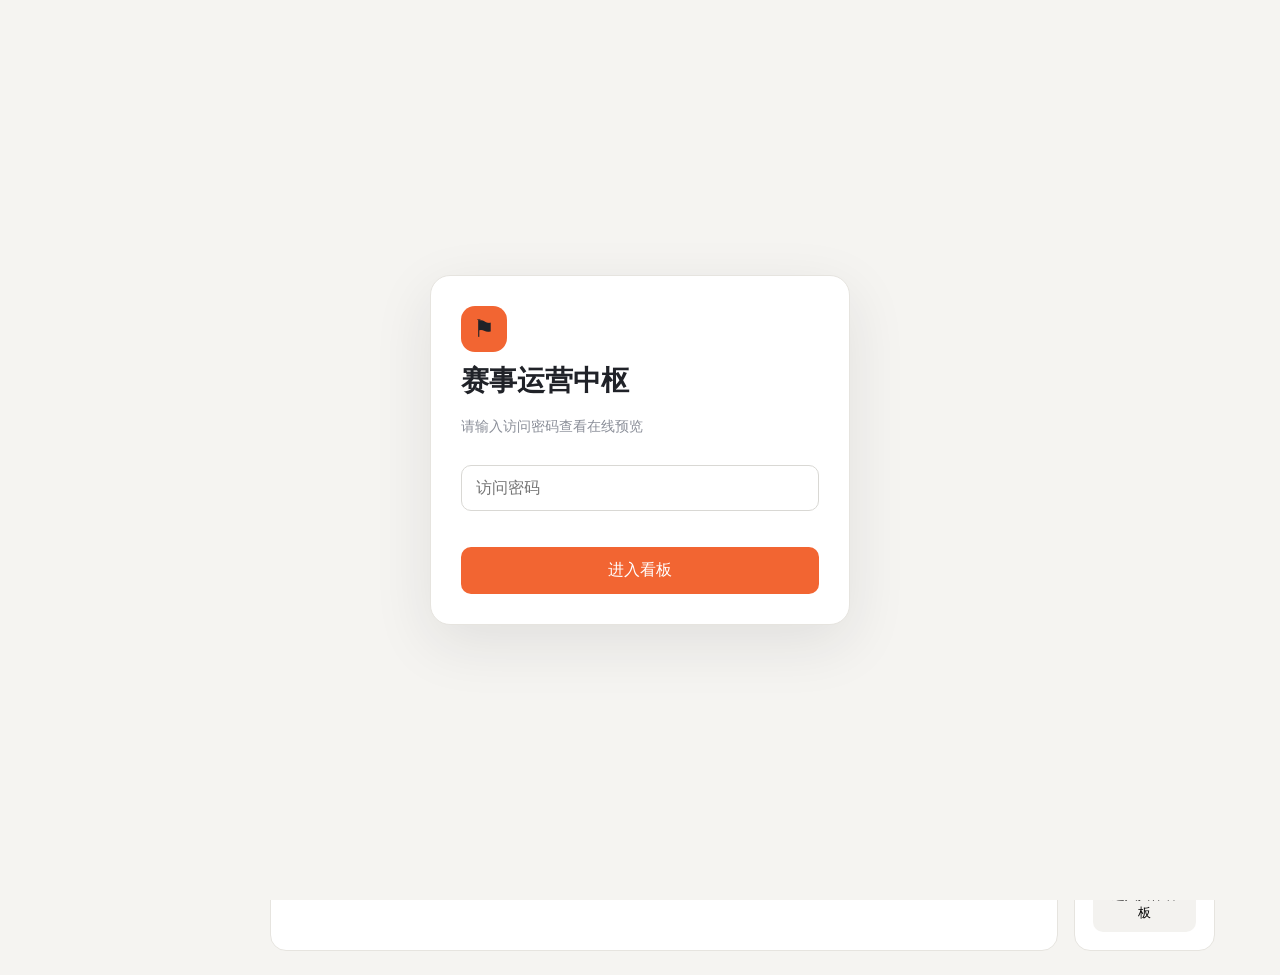
==== index.html @ 208782ed "Rename 赛事运营中枢 · HTML预览.html to index.html" ====
<!DOCTYPE html>
<!-- saved from url=(0131)file:///C:/Users/83435/Documents/Codex/2026-07-24/google-drive-plugin-google-drive-openai-2/outputs/github-pages-preview/index.html -->
<html lang="zh-CN"><head><meta http-equiv="Content-Type" content="text/html; charset=UTF-8">
  
  <meta name="viewport" content="width=device-width,initial-scale=1">
  <title>赛事运营中枢 · HTML预览</title>
  <style>
    *{box-sizing:border-box}body{margin:0;background:#f5f4f1;color:#202228;font:14px/1.5 system-ui,"Microsoft YaHei",sans-serif}
    .app{display:grid;grid-template-columns:240px 1fr;min-height:100vh}.side{background:#17191f;color:#aeb2bd;padding:26px 18px;position:sticky;top:0;height:100vh}
    .brand{display:flex;gap:12px;align-items:center;color:#fff;margin:0 10px 28px}.logo{display:grid;place-items:center;width:46px;height:46px;background:#f26532;border-radius:14px;font-size:24px}.brand b{font-size:21px}.brand small{display:block;color:#858a96;letter-spacing:3px}
    .group{color:#626774;font-size:12px;margin:22px 12px 8px}.nav{padding:12px 14px;border-radius:12px;margin:4px 0;cursor:pointer}.nav:hover,.nav.on{background:#2a2d35;color:#fff}.nav span{margin-right:10px}
    main{padding:24px 30px;max-width:1500px;width:100%;margin:auto}.top{display:flex;justify-content:space-between;align-items:center;margin-bottom:20px}.top h1{margin:0;font-size:26px}.muted{color:#8b8f99}.actions button,.pill{border:0;border-radius:10px;padding:10px 15px;background:#fff;box-shadow:0 1px 2px #ddd;cursor:pointer}.actions .primary{background:#f26532;color:#fff}
    .cards{display:grid;grid-template-columns:repeat(4,1fr);gap:14px}.card,.panel{background:#fff;border:1px solid #e6e4df;border-radius:16px;padding:18px}.card b{font-size:28px;display:block;margin:7px 0}.red{color:#d95055}.green{color:#38a56a}.orange{color:#e88a27}
    .layout{display:grid;grid-template-columns:1.6fr .8fr;gap:16px;margin-top:16px}.panel h2{font-size:17px;margin:0 0 16px}.tabs{display:flex;gap:8px;margin-bottom:14px}.pill{box-shadow:none;background:#f3f2ef}.pill.on{background:#202228;color:#fff}
    .gantt{overflow:auto}.row{display:grid;grid-template-columns:135px repeat(8,1fr);align-items:center;min-width:750px;border-top:1px solid #eee;min-height:50px}.head{color:#92969f;font-size:12px}.bar{height:16px;border-radius:8px;background:#6f7fe8}.bar.orange{background:#f29a42}.bar.green{background:#46b579}.r1{grid-column:2/5}.r2{grid-column:4/7}.r3{grid-column:6/9}
    .task{display:flex;gap:10px;padding:12px 0;border-top:1px solid #eee}.check{width:18px;height:18px;border:2px solid #c9ccd2;border-radius:5px;cursor:pointer}.check.done{background:#46b579;border-color:#46b579}.task b{display:block}.tag{font-size:12px;border-radius:20px;padding:3px 8px;background:#fff0eb;color:#e65d2e}.alert{background:#fff6f3;border:1px solid #ffd7ca;border-radius:12px;padding:13px;margin-bottom:10px}
    .notice{display:none;position:fixed;right:24px;bottom:24px;background:#202228;color:#fff;padding:13px 18px;border-radius:12px}.mobile{display:none}
    .gate{position:fixed;inset:0;z-index:99;display:grid;place-items:center;background:#f5f4f1}.gate-card{width:min(420px,calc(100% - 36px));background:#fff;border:1px solid #e6e4df;border-radius:20px;padding:30px;box-shadow:0 18px 60px #20222818}.gate-card h1{margin:8px 0}.gate-card input{width:100%;padding:13px 14px;border:1px solid #d9d8d4;border-radius:10px;font-size:16px;margin:14px 0}.gate-card button{width:100%;padding:13px;border:0;border-radius:10px;background:#f26532;color:#fff;font-size:16px;cursor:pointer}.gate-error{min-height:22px;color:#d95055}
    @media(max-width:900px){.app{grid-template-columns:1fr}.side{display:none}.mobile{display:block}.cards{grid-template-columns:1fr 1fr}.layout{grid-template-columns:1fr}main{padding:18px}}
  </style>
</head>
<body>
<div id="gate" class="gate">
  <form class="gate-card" onsubmit="return enterPreview(event)">
    <div class="logo">⚑</div>
    <h1>赛事运营中枢</h1>
    <p class="muted">请输入访问密码查看在线预览</p>
    <input id="previewPassword" type="password" placeholder="访问密码" autocomplete="current-password">
    <div id="gateError" class="gate-error"></div>
    <button type="submit">进入看板</button>
  </form>
</div>
<div class="app">
  <aside class="side">
    <div class="brand"><div class="logo">⚑</div><div><b>赛程中枢</b><small>EVENT OPS</small></div></div>
    <div class="group">工作台</div><div class="nav on"><span>🏆</span>赛事总控</div><div class="nav"><span>▦</span>赛事看板</div>
    <div class="group">赛事执行</div><div class="nav"><span>☷</span>任务中心</div><div class="nav"><span>◎</span>目标与节点</div><div class="nav"><span>▤</span>反馈记录</div>
    <div class="group">运营工具</div><div class="nav"><span>✦</span>方案拆解</div><div class="nav"><span>⏰</span>自动报告</div><div class="nav"><span>⚙</span>系统设置</div>
  </aside>
  <main>
    <div class="top"><div><div class="mobile">☰</div><h1>赛事总控台</h1><div class="muted">2026年7月28日 · 跨赛事进度与风险总览</div></div><div class="actions"><button>切换赛事</button> <button class="primary" onclick="toast(&#39;新建赛事入口已打开（预览）&#39;)">＋ 新建赛事</button></div></div>
    <section class="cards">
      <div class="card"><span class="muted">赛事总进度</span><b>36%</b><span class="green">较上周 +8%</span></div>
      <div class="card"><span class="muted">今日待办</span><b>15 <small>项</small></b><span class="red">其中 2 项紧急</span></div>
      <div class="card"><span class="muted">核心任务</span><b>15 <small>项</small></b><span class="green">5 阶段已拆解</span></div>
      <div class="card"><span class="muted">风险与逾期</span><b>1 <small>项</small></b><span class="orange">需要今天解决</span></div>
    </section>
    <section class="layout">
      <div class="panel">
        <h2>项目时间轴 · 甘特看板</h2>
        <div class="tabs"><button class="pill on">当前赛事</button><button class="pill">全部赛事</button><button class="pill">本月</button></div>
        <div class="gantt">
          <div class="row head"><span>阶段</span><span>7/24</span><span>7/26</span><span>7/28</span><span>7/30</span><span>8/01</span><span>8/03</span><span>8/05</span><span>8/07</span></div>
          <div class="row"><b>策划与筹备</b><i class="bar r1"></i></div>
          <div class="row"><b>报名与传播</b><i class="bar orange r2"></i></div>
          <div class="row"><b>赛事执行</b><i class="bar green r3"></i></div>
        </div>
      </div>
      <div class="panel"><h2>提醒与风险</h2><div class="alert"><b>⚠ 主视觉物料待定稿</b><div class="muted">今天 18:00 截止 · 高优先级</div></div><div class="alert"><b>报名数据增长低于目标</b><div class="muted">建议今天复盘推广渠道</div></div></div>
      <div class="panel">
        <h2>今日驾驶舱</h2>
        <div class="task"><i class="check" onclick="this.classList.toggle(&#39;done&#39;)"></i><div><b>确认活动日期、报名入口与负责人分工</b><span class="tag">紧急</span></div></div>
        <div class="task"><i class="check" onclick="this.classList.toggle(&#39;done&#39;)"></i><div><b>定稿活动主视觉与全渠道物料尺寸</b><span class="muted">今天 18:00</span></div></div>
        <div class="task"><i class="check" onclick="this.classList.toggle(&#39;done&#39;)"></i><div><b>搭建报名表并完成隐私字段检查</b><span class="muted">明天 12:00</span></div></div>
      </div>
      <div class="panel"><h2>当前赛事</h2><h3>领康夏日提分大赛</h3><p class="muted">07/24—08/02 · 我负责</p><p>目标：完成赛事报名、传播、执行和复盘闭环。</p><button class="primary pill" onclick="toast(&#39;已切换到赛事详情（预览）&#39;)">进入具体看板</button></div>
    </section>
  </main>
</div>
<div id="notice" class="notice"></div>
<script>
  function enterPreview(e){e.preventDefault();if(document.getElementById('previewPassword').value==='lhh123456'){document.getElementById('gate').style.display='none';sessionStorage.setItem('eventOpsPreview','1')}else{document.getElementById('gateError').textContent='密码不正确，请重新输入'}return false}
  if(sessionStorage.getItem('eventOpsPreview')==='1')document.getElementById('gate').style.display='none';
  function toast(t){const n=document.getElementById('notice');n.textContent=t;n.style.display='block';setTimeout(()=>n.style.display='none',1800)}
  document.querySelectorAll('.nav').forEach(n=>n.onclick=()=>{document.querySelectorAll('.nav').forEach(x=>x.classList.remove('on'));n.classList.add('on');toast(n.textContent.trim()+'（HTML预览）')});
</script>


</body></html>
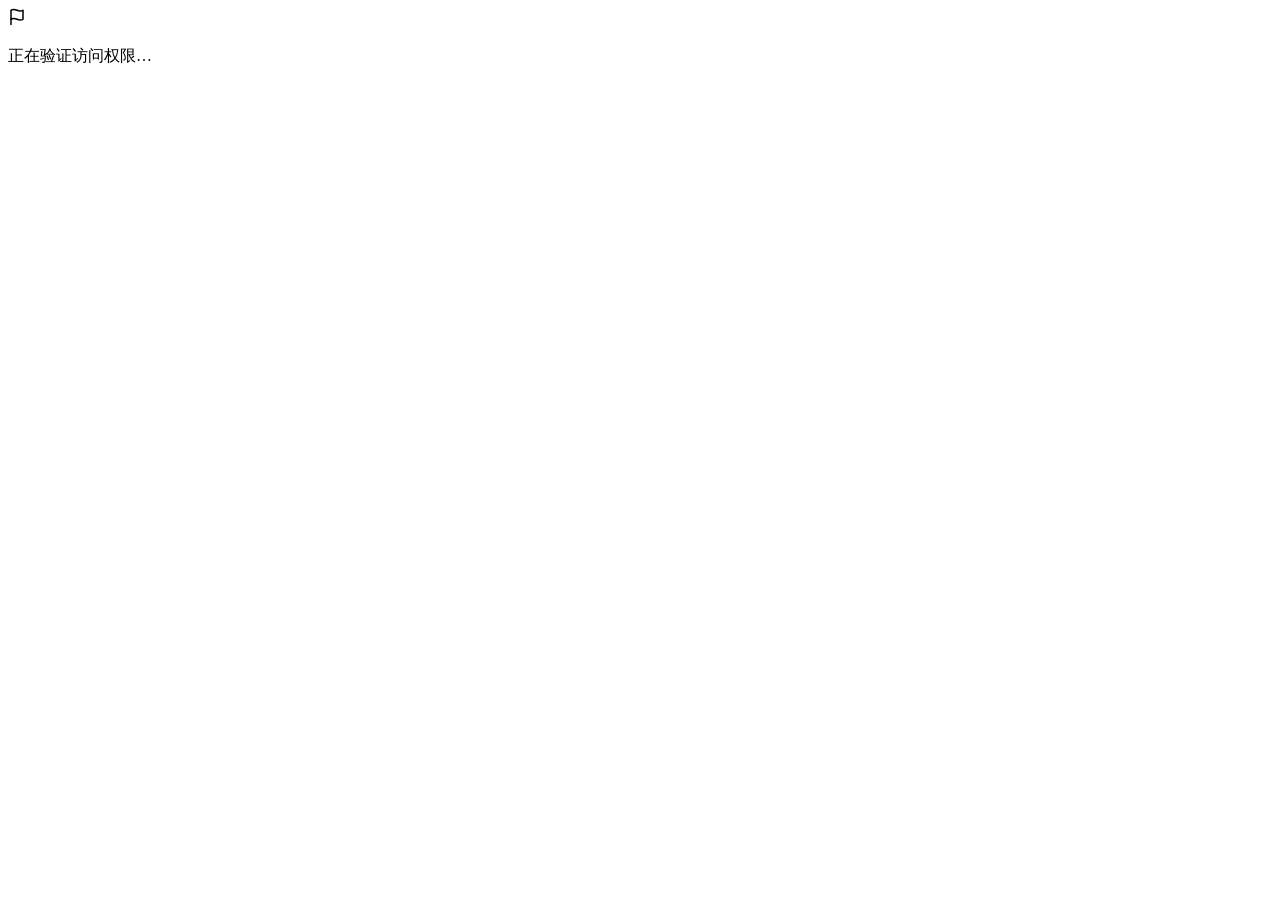
==== commit 41a0ea8e: "Publish collaborative cloud-backed event operations system" ====
--- a/index.html
+++ b/index.html
@@ -1,79 +1 @@
-<!DOCTYPE html>
-<!-- saved from url=(0131)file:///C:/Users/83435/Documents/Codex/2026-07-24/google-drive-plugin-google-drive-openai-2/outputs/github-pages-preview/index.html -->
-<html lang="zh-CN"><head><meta http-equiv="Content-Type" content="text/html; charset=UTF-8">
-  
-  <meta name="viewport" content="width=device-width,initial-scale=1">
-  <title>赛事运营中枢 · HTML预览</title>
-  <style>
-    *{box-sizing:border-box}body{margin:0;background:#f5f4f1;color:#202228;font:14px/1.5 system-ui,"Microsoft YaHei",sans-serif}
-    .app{display:grid;grid-template-columns:240px 1fr;min-height:100vh}.side{background:#17191f;color:#aeb2bd;padding:26px 18px;position:sticky;top:0;height:100vh}
-    .brand{display:flex;gap:12px;align-items:center;color:#fff;margin:0 10px 28px}.logo{display:grid;place-items:center;width:46px;height:46px;background:#f26532;border-radius:14px;font-size:24px}.brand b{font-size:21px}.brand small{display:block;color:#858a96;letter-spacing:3px}
-    .group{color:#626774;font-size:12px;margin:22px 12px 8px}.nav{padding:12px 14px;border-radius:12px;margin:4px 0;cursor:pointer}.nav:hover,.nav.on{background:#2a2d35;color:#fff}.nav span{margin-right:10px}
-    main{padding:24px 30px;max-width:1500px;width:100%;margin:auto}.top{display:flex;justify-content:space-between;align-items:center;margin-bottom:20px}.top h1{margin:0;font-size:26px}.muted{color:#8b8f99}.actions button,.pill{border:0;border-radius:10px;padding:10px 15px;background:#fff;box-shadow:0 1px 2px #ddd;cursor:pointer}.actions .primary{background:#f26532;color:#fff}
-    .cards{display:grid;grid-template-columns:repeat(4,1fr);gap:14px}.card,.panel{background:#fff;border:1px solid #e6e4df;border-radius:16px;padding:18px}.card b{font-size:28px;display:block;margin:7px 0}.red{color:#d95055}.green{color:#38a56a}.orange{color:#e88a27}
-    .layout{display:grid;grid-template-columns:1.6fr .8fr;gap:16px;margin-top:16px}.panel h2{font-size:17px;margin:0 0 16px}.tabs{display:flex;gap:8px;margin-bottom:14px}.pill{box-shadow:none;background:#f3f2ef}.pill.on{background:#202228;color:#fff}
-    .gantt{overflow:auto}.row{display:grid;grid-template-columns:135px repeat(8,1fr);align-items:center;min-width:750px;border-top:1px solid #eee;min-height:50px}.head{color:#92969f;font-size:12px}.bar{height:16px;border-radius:8px;background:#6f7fe8}.bar.orange{background:#f29a42}.bar.green{background:#46b579}.r1{grid-column:2/5}.r2{grid-column:4/7}.r3{grid-column:6/9}
-    .task{display:flex;gap:10px;padding:12px 0;border-top:1px solid #eee}.check{width:18px;height:18px;border:2px solid #c9ccd2;border-radius:5px;cursor:pointer}.check.done{background:#46b579;border-color:#46b579}.task b{display:block}.tag{font-size:12px;border-radius:20px;padding:3px 8px;background:#fff0eb;color:#e65d2e}.alert{background:#fff6f3;border:1px solid #ffd7ca;border-radius:12px;padding:13px;margin-bottom:10px}
-    .notice{display:none;position:fixed;right:24px;bottom:24px;background:#202228;color:#fff;padding:13px 18px;border-radius:12px}.mobile{display:none}
-    .gate{position:fixed;inset:0;z-index:99;display:grid;place-items:center;background:#f5f4f1}.gate-card{width:min(420px,calc(100% - 36px));background:#fff;border:1px solid #e6e4df;border-radius:20px;padding:30px;box-shadow:0 18px 60px #20222818}.gate-card h1{margin:8px 0}.gate-card input{width:100%;padding:13px 14px;border:1px solid #d9d8d4;border-radius:10px;font-size:16px;margin:14px 0}.gate-card button{width:100%;padding:13px;border:0;border-radius:10px;background:#f26532;color:#fff;font-size:16px;cursor:pointer}.gate-error{min-height:22px;color:#d95055}
-    @media(max-width:900px){.app{grid-template-columns:1fr}.side{display:none}.mobile{display:block}.cards{grid-template-columns:1fr 1fr}.layout{grid-template-columns:1fr}main{padding:18px}}
-  </style>
-</head>
-<body>
-<div id="gate" class="gate">
-  <form class="gate-card" onsubmit="return enterPreview(event)">
-    <div class="logo">⚑</div>
-    <h1>赛事运营中枢</h1>
-    <p class="muted">请输入访问密码查看在线预览</p>
-    <input id="previewPassword" type="password" placeholder="访问密码" autocomplete="current-password">
-    <div id="gateError" class="gate-error"></div>
-    <button type="submit">进入看板</button>
-  </form>
-</div>
-<div class="app">
-  <aside class="side">
-    <div class="brand"><div class="logo">⚑</div><div><b>赛程中枢</b><small>EVENT OPS</small></div></div>
-    <div class="group">工作台</div><div class="nav on"><span>🏆</span>赛事总控</div><div class="nav"><span>▦</span>赛事看板</div>
-    <div class="group">赛事执行</div><div class="nav"><span>☷</span>任务中心</div><div class="nav"><span>◎</span>目标与节点</div><div class="nav"><span>▤</span>反馈记录</div>
-    <div class="group">运营工具</div><div class="nav"><span>✦</span>方案拆解</div><div class="nav"><span>⏰</span>自动报告</div><div class="nav"><span>⚙</span>系统设置</div>
-  </aside>
-  <main>
-    <div class="top"><div><div class="mobile">☰</div><h1>赛事总控台</h1><div class="muted">2026年7月28日 · 跨赛事进度与风险总览</div></div><div class="actions"><button>切换赛事</button> <button class="primary" onclick="toast(&#39;新建赛事入口已打开（预览）&#39;)">＋ 新建赛事</button></div></div>
-    <section class="cards">
-      <div class="card"><span class="muted">赛事总进度</span><b>36%</b><span class="green">较上周 +8%</span></div>
-      <div class="card"><span class="muted">今日待办</span><b>15 <small>项</small></b><span class="red">其中 2 项紧急</span></div>
-      <div class="card"><span class="muted">核心任务</span><b>15 <small>项</small></b><span class="green">5 阶段已拆解</span></div>
-      <div class="card"><span class="muted">风险与逾期</span><b>1 <small>项</small></b><span class="orange">需要今天解决</span></div>
-    </section>
-    <section class="layout">
-      <div class="panel">
-        <h2>项目时间轴 · 甘特看板</h2>
-        <div class="tabs"><button class="pill on">当前赛事</button><button class="pill">全部赛事</button><button class="pill">本月</button></div>
-        <div class="gantt">
-          <div class="row head"><span>阶段</span><span>7/24</span><span>7/26</span><span>7/28</span><span>7/30</span><span>8/01</span><span>8/03</span><span>8/05</span><span>8/07</span></div>
-          <div class="row"><b>策划与筹备</b><i class="bar r1"></i></div>
-          <div class="row"><b>报名与传播</b><i class="bar orange r2"></i></div>
-          <div class="row"><b>赛事执行</b><i class="bar green r3"></i></div>
-        </div>
-      </div>
-      <div class="panel"><h2>提醒与风险</h2><div class="alert"><b>⚠ 主视觉物料待定稿</b><div class="muted">今天 18:00 截止 · 高优先级</div></div><div class="alert"><b>报名数据增长低于目标</b><div class="muted">建议今天复盘推广渠道</div></div></div>
-      <div class="panel">
-        <h2>今日驾驶舱</h2>
-        <div class="task"><i class="check" onclick="this.classList.toggle(&#39;done&#39;)"></i><div><b>确认活动日期、报名入口与负责人分工</b><span class="tag">紧急</span></div></div>
-        <div class="task"><i class="check" onclick="this.classList.toggle(&#39;done&#39;)"></i><div><b>定稿活动主视觉与全渠道物料尺寸</b><span class="muted">今天 18:00</span></div></div>
-        <div class="task"><i class="check" onclick="this.classList.toggle(&#39;done&#39;)"></i><div><b>搭建报名表并完成隐私字段检查</b><span class="muted">明天 12:00</span></div></div>
-      </div>
-      <div class="panel"><h2>当前赛事</h2><h3>领康夏日提分大赛</h3><p class="muted">07/24—08/02 · 我负责</p><p>目标：完成赛事报名、传播、执行和复盘闭环。</p><button class="primary pill" onclick="toast(&#39;已切换到赛事详情（预览）&#39;)">进入具体看板</button></div>
-    </section>
-  </main>
-</div>
-<div id="notice" class="notice"></div>
-<script>
-  function enterPreview(e){e.preventDefault();if(document.getElementById('previewPassword').value==='lhh123456'){document.getElementById('gate').style.display='none';sessionStorage.setItem('eventOpsPreview','1')}else{document.getElementById('gateError').textContent='密码不正确，请重新输入'}return false}
-  if(sessionStorage.getItem('eventOpsPreview')==='1')document.getElementById('gate').style.display='none';
-  function toast(t){const n=document.getElementById('notice');n.textContent=t;n.style.display='block';setTimeout(()=>n.style.display='none',1800)}
-  document.querySelectorAll('.nav').forEach(n=>n.onclick=()=>{document.querySelectorAll('.nav').forEach(x=>x.classList.remove('on'));n.classList.add('on');toast(n.textContent.trim()+'（HTML预览）')});
-</script>
-
-
-</body></html>
+<!DOCTYPE html><!--Dq1lnvDJxMF8NPBIBosGm--><html lang="zh-CN"><head><meta charSet="utf-8"/><meta name="viewport" content="width=device-width, initial-scale=1"/><link rel="stylesheet" href="/event-ops-command-center-preview/_next/static/css/e2c6d9d5ccc07013.css" data-precedence="next"/><link rel="preload" as="script" fetchPriority="low" href="/event-ops-command-center-preview/_next/static/chunks/webpack-6a4a751c13977df2.js"/><script src="/event-ops-command-center-preview/_next/static/chunks/4bd1b696-21f374d1156f834a.js" async=""></script><script src="/event-ops-command-center-preview/_next/static/chunks/255-818df16de3c11e4b.js" async=""></script><script src="/event-ops-command-center-preview/_next/static/chunks/main-app-74586505e537bca7.js" async=""></script><script src="/event-ops-command-center-preview/_next/static/chunks/477-388324b807119c42.js" async=""></script><script src="/event-ops-command-center-preview/_next/static/chunks/app/page-2ee3e448c5d69cb4.js" async=""></script><title>赛程中枢 · 赛事运营任务系统</title><meta name="description" content="赛事运营目标、节点、任务与反馈闭环"/><script src="/event-ops-command-center-preview/_next/static/chunks/polyfills-42372ed130431b0a.js" noModule=""></script></head><body><div hidden=""><!--$--><!--/$--></div><main class="access-page"><div class="access-card loading"><span class="brand-mark"><svg xmlns="http://www.w3.org/2000/svg" width="18" height="18" viewBox="0 0 24 24" fill="none" stroke="currentColor" stroke-width="2" stroke-linecap="round" stroke-linejoin="round" class="lucide lucide-flag"><path d="M4 15s1-1 4-1 5 2 8 2 4-1 4-1V3s-1 1-4 1-5-2-8-2-4 1-4 1z"></path><line x1="4" x2="4" y1="22" y2="15"></line></svg></span><p>正在验证访问权限…</p></div></main><!--$--><!--/$--><script src="/event-ops-command-center-preview/_next/static/chunks/webpack-6a4a751c13977df2.js" id="_R_" async=""></script><script>(self.__next_f=self.__next_f||[]).push([0])</script><script>self.__next_f.push([1,"1:\"$Sreact.fragment\"\n2:I[9766,[],\"\"]\n3:I[8924,[],\"\"]\n4:I[1959,[],\"ClientPageRoot\"]\n5:I[3264,[\"477\",\"static/chunks/477-388324b807119c42.js\",\"974\",\"static/chunks/app/page-2ee3e448c5d69cb4.js\"],\"default\"]\n8:I[4431,[],\"OutletBoundary\"]\na:I[5278,[],\"AsyncMetadataOutlet\"]\nc:I[4431,[],\"ViewportBoundary\"]\ne:I[4431,[],\"MetadataBoundary\"]\nf:\"$Sreact.suspense\"\n11:I[7150,[],\"\"]\n:HL[\"/event-ops-command-center-preview/_next/static/css/e2c6d9d5ccc07013.css\",\"style\"]\n"])</script><script>self.__next_f.push([1,"0:{\"P\":null,\"b\":\"Dq1lnvDJxMF8NPBIBosGm\",\"p\":\"/event-ops-command-center-preview\",\"c\":[\"\",\"\"],\"i\":false,\"f\":[[[\"\",{\"children\":[\"__PAGE__\",{}]},\"$undefined\",\"$undefined\",true],[\"\",[\"$\",\"$1\",\"c\",{\"children\":[[[\"$\",\"link\",\"0\",{\"rel\":\"stylesheet\",\"href\":\"/event-ops-command-center-preview/_next/static/css/e2c6d9d5ccc07013.css\",\"precedence\":\"next\",\"crossOrigin\":\"$undefined\",\"nonce\":\"$undefined\"}]],[\"$\",\"html\",null,{\"lang\":\"zh-CN\",\"children\":[\"$\",\"body\",null,{\"children\":[\"$\",\"$L2\",null,{\"parallelRouterKey\":\"children\",\"error\":\"$undefined\",\"errorStyles\":\"$undefined\",\"errorScripts\":\"$undefined\",\"template\":[\"$\",\"$L3\",null,{}],\"templateStyles\":\"$undefined\",\"templateScripts\":\"$undefined\",\"notFound\":[[[\"$\",\"title\",null,{\"children\":\"404: This page could not be found.\"}],[\"$\",\"div\",null,{\"style\":{\"fontFamily\":\"system-ui,\\\"Segoe UI\\\",Roboto,Helvetica,Arial,sans-serif,\\\"Apple Color Emoji\\\",\\\"Segoe UI Emoji\\\"\",\"height\":\"100vh\",\"textAlign\":\"center\",\"display\":\"flex\",\"flexDirection\":\"column\",\"alignItems\":\"center\",\"justifyContent\":\"center\"},\"children\":[\"$\",\"div\",null,{\"children\":[[\"$\",\"style\",null,{\"dangerouslySetInnerHTML\":{\"__html\":\"body{color:#000;background:#fff;margin:0}.next-error-h1{border-right:1px solid rgba(0,0,0,.3)}@media (prefers-color-scheme:dark){body{color:#fff;background:#000}.next-error-h1{border-right:1px solid rgba(255,255,255,.3)}}\"}}],[\"$\",\"h1\",null,{\"className\":\"next-error-h1\",\"style\":{\"display\":\"inline-block\",\"margin\":\"0 20px 0 0\",\"padding\":\"0 23px 0 0\",\"fontSize\":24,\"fontWeight\":500,\"verticalAlign\":\"top\",\"lineHeight\":\"49px\"},\"children\":404}],[\"$\",\"div\",null,{\"style\":{\"display\":\"inline-block\"},\"children\":[\"$\",\"h2\",null,{\"style\":{\"fontSize\":14,\"fontWeight\":400,\"lineHeight\":\"49px\",\"margin\":0},\"children\":\"This page could not be found.\"}]}]]}]}]],[]],\"forbidden\":\"$undefined\",\"unauthorized\":\"$undefined\"}]}]}]]}],{\"children\":[\"__PAGE__\",[\"$\",\"$1\",\"c\",{\"children\":[[\"$\",\"$L4\",null,{\"Component\":\"$5\",\"searchParams\":{},\"params\":{},\"promises\":[\"$@6\",\"$@7\"]}],null,[\"$\",\"$L8\",null,{\"children\":[\"$L9\",[\"$\",\"$La\",null,{\"promise\":\"$@b\"}]]}]]}],{},null,false]},null,false],[\"$\",\"$1\",\"h\",{\"children\":[null,[[\"$\",\"$Lc\",null,{\"children\":\"$Ld\"}],null],[\"$\",\"$Le\",null,{\"children\":[\"$\",\"div\",null,{\"hidden\":true,\"children\":[\"$\",\"$f\",null,{\"fallback\":null,\"children\":\"$L10\"}]}]}]]}],false]],\"m\":\"$undefined\",\"G\":[\"$11\",[]],\"s\":false,\"S\":true}\n"])</script><script>self.__next_f.push([1,"6:{}\n7:\"$0:f:0:1:2:children:1:props:children:0:props:params\"\n"])</script><script>self.__next_f.push([1,"d:[[\"$\",\"meta\",\"0\",{\"charSet\":\"utf-8\"}],[\"$\",\"meta\",\"1\",{\"name\":\"viewport\",\"content\":\"width=device-width, initial-scale=1\"}]]\n9:null\n"])</script><script>self.__next_f.push([1,"b:{\"metadata\":[[\"$\",\"title\",\"0\",{\"children\":\"赛程中枢 · 赛事运营任务系统\"}],[\"$\",\"meta\",\"1\",{\"name\":\"description\",\"content\":\"赛事运营目标、节点、任务与反馈闭环\"}]],\"error\":null,\"digest\":\"$undefined\"}\n"])</script><script>self.__next_f.push([1,"10:\"$b:metadata\"\n"])</script></body></html>
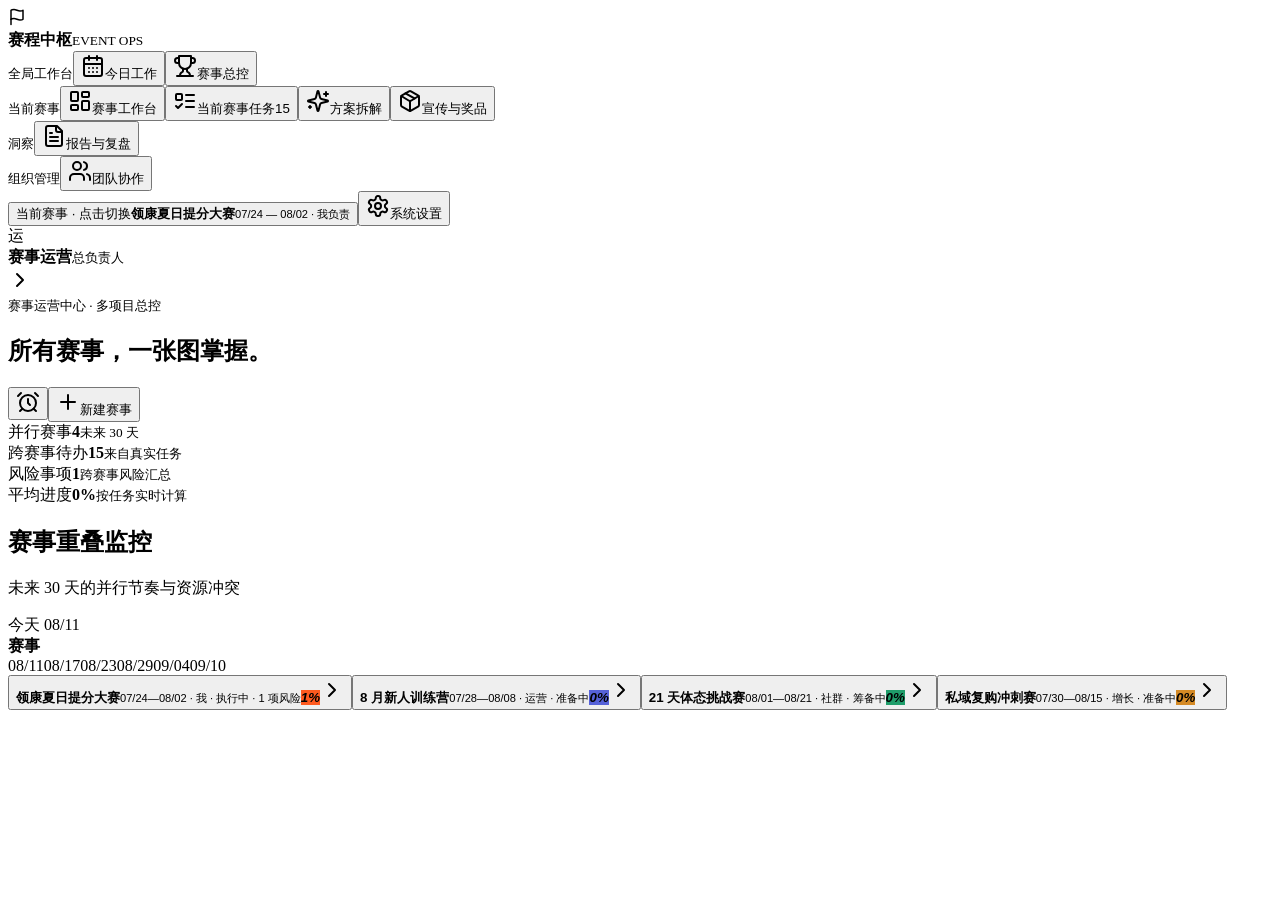
==== commit 4baf806d: "Add files via upload" ====
--- a/index.html
+++ b/index.html
@@ -1 +1 @@
-<!DOCTYPE html><!--Dq1lnvDJxMF8NPBIBosGm--><html lang="zh-CN"><head><meta charSet="utf-8"/><meta name="viewport" content="width=device-width, initial-scale=1"/><link rel="stylesheet" href="/event-ops-command-center-preview/_next/static/css/e2c6d9d5ccc07013.css" data-precedence="next"/><link rel="preload" as="script" fetchPriority="low" href="/event-ops-command-center-preview/_next/static/chunks/webpack-6a4a751c13977df2.js"/><script src="/event-ops-command-center-preview/_next/static/chunks/4bd1b696-21f374d1156f834a.js" async=""></script><script src="/event-ops-command-center-preview/_next/static/chunks/255-818df16de3c11e4b.js" async=""></script><script src="/event-ops-command-center-preview/_next/static/chunks/main-app-74586505e537bca7.js" async=""></script><script src="/event-ops-command-center-preview/_next/static/chunks/477-388324b807119c42.js" async=""></script><script src="/event-ops-command-center-preview/_next/static/chunks/app/page-2ee3e448c5d69cb4.js" async=""></script><title>赛程中枢 · 赛事运营任务系统</title><meta name="description" content="赛事运营目标、节点、任务与反馈闭环"/><script src="/event-ops-command-center-preview/_next/static/chunks/polyfills-42372ed130431b0a.js" noModule=""></script></head><body><div hidden=""><!--$--><!--/$--></div><main class="access-page"><div class="access-card loading"><span class="brand-mark"><svg xmlns="http://www.w3.org/2000/svg" width="18" height="18" viewBox="0 0 24 24" fill="none" stroke="currentColor" stroke-width="2" stroke-linecap="round" stroke-linejoin="round" class="lucide lucide-flag"><path d="M4 15s1-1 4-1 5 2 8 2 4-1 4-1V3s-1 1-4 1-5-2-8-2-4 1-4 1z"></path><line x1="4" x2="4" y1="22" y2="15"></line></svg></span><p>正在验证访问权限…</p></div></main><!--$--><!--/$--><script src="/event-ops-command-center-preview/_next/static/chunks/webpack-6a4a751c13977df2.js" id="_R_" async=""></script><script>(self.__next_f=self.__next_f||[]).push([0])</script><script>self.__next_f.push([1,"1:\"$Sreact.fragment\"\n2:I[9766,[],\"\"]\n3:I[8924,[],\"\"]\n4:I[1959,[],\"ClientPageRoot\"]\n5:I[3264,[\"477\",\"static/chunks/477-388324b807119c42.js\",\"974\",\"static/chunks/app/page-2ee3e448c5d69cb4.js\"],\"default\"]\n8:I[4431,[],\"OutletBoundary\"]\na:I[5278,[],\"AsyncMetadataOutlet\"]\nc:I[4431,[],\"ViewportBoundary\"]\ne:I[4431,[],\"MetadataBoundary\"]\nf:\"$Sreact.suspense\"\n11:I[7150,[],\"\"]\n:HL[\"/event-ops-command-center-preview/_next/static/css/e2c6d9d5ccc07013.css\",\"style\"]\n"])</script><script>self.__next_f.push([1,"0:{\"P\":null,\"b\":\"Dq1lnvDJxMF8NPBIBosGm\",\"p\":\"/event-ops-command-center-preview\",\"c\":[\"\",\"\"],\"i\":false,\"f\":[[[\"\",{\"children\":[\"__PAGE__\",{}]},\"$undefined\",\"$undefined\",true],[\"\",[\"$\",\"$1\",\"c\",{\"children\":[[[\"$\",\"link\",\"0\",{\"rel\":\"stylesheet\",\"href\":\"/event-ops-command-center-preview/_next/static/css/e2c6d9d5ccc07013.css\",\"precedence\":\"next\",\"crossOrigin\":\"$undefined\",\"nonce\":\"$undefined\"}]],[\"$\",\"html\",null,{\"lang\":\"zh-CN\",\"children\":[\"$\",\"body\",null,{\"children\":[\"$\",\"$L2\",null,{\"parallelRouterKey\":\"children\",\"error\":\"$undefined\",\"errorStyles\":\"$undefined\",\"errorScripts\":\"$undefined\",\"template\":[\"$\",\"$L3\",null,{}],\"templateStyles\":\"$undefined\",\"templateScripts\":\"$undefined\",\"notFound\":[[[\"$\",\"title\",null,{\"children\":\"404: This page could not be found.\"}],[\"$\",\"div\",null,{\"style\":{\"fontFamily\":\"system-ui,\\\"Segoe UI\\\",Roboto,Helvetica,Arial,sans-serif,\\\"Apple Color Emoji\\\",\\\"Segoe UI Emoji\\\"\",\"height\":\"100vh\",\"textAlign\":\"center\",\"display\":\"flex\",\"flexDirection\":\"column\",\"alignItems\":\"center\",\"justifyContent\":\"center\"},\"children\":[\"$\",\"div\",null,{\"children\":[[\"$\",\"style\",null,{\"dangerouslySetInnerHTML\":{\"__html\":\"body{color:#000;background:#fff;margin:0}.next-error-h1{border-right:1px solid rgba(0,0,0,.3)}@media (prefers-color-scheme:dark){body{color:#fff;background:#000}.next-error-h1{border-right:1px solid rgba(255,255,255,.3)}}\"}}],[\"$\",\"h1\",null,{\"className\":\"next-error-h1\",\"style\":{\"display\":\"inline-block\",\"margin\":\"0 20px 0 0\",\"padding\":\"0 23px 0 0\",\"fontSize\":24,\"fontWeight\":500,\"verticalAlign\":\"top\",\"lineHeight\":\"49px\"},\"children\":404}],[\"$\",\"div\",null,{\"style\":{\"display\":\"inline-block\"},\"children\":[\"$\",\"h2\",null,{\"style\":{\"fontSize\":14,\"fontWeight\":400,\"lineHeight\":\"49px\",\"margin\":0},\"children\":\"This page could not be found.\"}]}]]}]}]],[]],\"forbidden\":\"$undefined\",\"unauthorized\":\"$undefined\"}]}]}]]}],{\"children\":[\"__PAGE__\",[\"$\",\"$1\",\"c\",{\"children\":[[\"$\",\"$L4\",null,{\"Component\":\"$5\",\"searchParams\":{},\"params\":{},\"promises\":[\"$@6\",\"$@7\"]}],null,[\"$\",\"$L8\",null,{\"children\":[\"$L9\",[\"$\",\"$La\",null,{\"promise\":\"$@b\"}]]}]]}],{},null,false]},null,false],[\"$\",\"$1\",\"h\",{\"children\":[null,[[\"$\",\"$Lc\",null,{\"children\":\"$Ld\"}],null],[\"$\",\"$Le\",null,{\"children\":[\"$\",\"div\",null,{\"hidden\":true,\"children\":[\"$\",\"$f\",null,{\"fallback\":null,\"children\":\"$L10\"}]}]}]]}],false]],\"m\":\"$undefined\",\"G\":[\"$11\",[]],\"s\":false,\"S\":true}\n"])</script><script>self.__next_f.push([1,"6:{}\n7:\"$0:f:0:1:2:children:1:props:children:0:props:params\"\n"])</script><script>self.__next_f.push([1,"d:[[\"$\",\"meta\",\"0\",{\"charSet\":\"utf-8\"}],[\"$\",\"meta\",\"1\",{\"name\":\"viewport\",\"content\":\"width=device-width, initial-scale=1\"}]]\n9:null\n"])</script><script>self.__next_f.push([1,"b:{\"metadata\":[[\"$\",\"title\",\"0\",{\"children\":\"赛程中枢 · 赛事运营任务系统\"}],[\"$\",\"meta\",\"1\",{\"name\":\"description\",\"content\":\"赛事运营目标、节点、任务与反馈闭环\"}]],\"error\":null,\"digest\":\"$undefined\"}\n"])</script><script>self.__next_f.push([1,"10:\"$b:metadata\"\n"])</script></body></html>+<!DOCTYPE html><!--92Fec3ivtTKA4sXhpwDSN--><html lang="zh-CN"><head><meta charSet="utf-8"/><meta name="viewport" content="width=device-width, initial-scale=1"/><link rel="stylesheet" href="/event-ops-command-center-preview/_next/static/css/948a6999e37f12d1.css" data-precedence="next"/><link rel="preload" as="script" fetchPriority="low" href="/event-ops-command-center-preview/_next/static/chunks/webpack-883384e7daa7d3c6.js"/><script src="/event-ops-command-center-preview/_next/static/chunks/4bd1b696-21f374d1156f834a.js" async=""></script><script src="/event-ops-command-center-preview/_next/static/chunks/255-818df16de3c11e4b.js" async=""></script><script src="/event-ops-command-center-preview/_next/static/chunks/main-app-74586505e537bca7.js" async=""></script><script src="/event-ops-command-center-preview/_next/static/chunks/179-6533535b1a7ee743.js" async=""></script><script src="/event-ops-command-center-preview/_next/static/chunks/app/page-a838f55ad501b32e.js" async=""></script><title>赛程中枢 · 赛事运营任务系统</title><meta name="description" content="赛事运营目标、节点、任务与反馈闭环"/><script src="/event-ops-command-center-preview/_next/static/chunks/polyfills-42372ed130431b0a.js" noModule=""></script></head><body><div hidden=""><!--$--><!--/$--></div><main class="app-shell"><aside class="sidebar"><div class="brand"><span class="brand-mark"><svg xmlns="http://www.w3.org/2000/svg" width="18" height="18" viewBox="0 0 24 24" fill="none" stroke="currentColor" stroke-width="2" stroke-linecap="round" stroke-linejoin="round" class="lucide lucide-flag"><path d="M4 15s1-1 4-1 5 2 8 2 4-1 4-1V3s-1 1-4 1-5-2-8-2-4 1-4 1z"></path><line x1="4" x2="4" y1="22" y2="15"></line></svg></span><div><b>赛程中枢</b><small>EVENT OPS</small></div></div><nav><div class="nav-group"><small>全局工作台</small><button class="nav-item "><svg xmlns="http://www.w3.org/2000/svg" width="24" height="24" viewBox="0 0 24 24" fill="none" stroke="currentColor" stroke-width="2" stroke-linecap="round" stroke-linejoin="round" class="lucide lucide-calendar-days"><path d="M8 2v4"></path><path d="M16 2v4"></path><rect width="18" height="18" x="3" y="4" rx="2"></rect><path d="M3 10h18"></path><path d="M8 14h.01"></path><path d="M12 14h.01"></path><path d="M16 14h.01"></path><path d="M8 18h.01"></path><path d="M12 18h.01"></path><path d="M16 18h.01"></path></svg>今日工作</button><button class="nav-item active"><svg xmlns="http://www.w3.org/2000/svg" width="24" height="24" viewBox="0 0 24 24" fill="none" stroke="currentColor" stroke-width="2" stroke-linecap="round" stroke-linejoin="round" class="lucide lucide-trophy"><path d="M6 9H4.5a2.5 2.5 0 0 1 0-5H6"></path><path d="M18 9h1.5a2.5 2.5 0 0 0 0-5H18"></path><path d="M4 22h16"></path><path d="M10 14.66V17c0 .55-.47.98-.97 1.21C7.85 18.75 7 20.24 7 22"></path><path d="M14 14.66V17c0 .55.47.98.97 1.21C16.15 18.75 17 20.24 17 22"></path><path d="M18 2H6v7a6 6 0 0 0 12 0V2Z"></path></svg>赛事总控</button></div><div class="nav-group"><small>当前赛事</small><button class="nav-item "><svg xmlns="http://www.w3.org/2000/svg" width="24" height="24" viewBox="0 0 24 24" fill="none" stroke="currentColor" stroke-width="2" stroke-linecap="round" stroke-linejoin="round" class="lucide lucide-layout-dashboard"><rect width="7" height="9" x="3" y="3" rx="1"></rect><rect width="7" height="5" x="14" y="3" rx="1"></rect><rect width="7" height="9" x="14" y="12" rx="1"></rect><rect width="7" height="5" x="3" y="16" rx="1"></rect></svg>赛事工作台</button><button class="nav-item "><svg xmlns="http://www.w3.org/2000/svg" width="24" height="24" viewBox="0 0 24 24" fill="none" stroke="currentColor" stroke-width="2" stroke-linecap="round" stroke-linejoin="round" class="lucide lucide-list-todo"><rect x="3" y="5" width="6" height="6" rx="1"></rect><path d="m3 17 2 2 4-4"></path><path d="M13 6h8"></path><path d="M13 12h8"></path><path d="M13 18h8"></path></svg>当前赛事任务<span>15</span></button><button class="nav-item "><svg xmlns="http://www.w3.org/2000/svg" width="24" height="24" viewBox="0 0 24 24" fill="none" stroke="currentColor" stroke-width="2" stroke-linecap="round" stroke-linejoin="round" class="lucide lucide-sparkles"><path d="M9.937 15.5A2 2 0 0 0 8.5 14.063l-6.135-1.582a.5.5 0 0 1 0-.962L8.5 9.936A2 2 0 0 0 9.937 8.5l1.582-6.135a.5.5 0 0 1 .963 0L14.063 8.5A2 2 0 0 0 15.5 9.937l6.135 1.581a.5.5 0 0 1 0 .964L15.5 14.063a2 2 0 0 0-1.437 1.437l-1.582 6.135a.5.5 0 0 1-.963 0z"></path><path d="M20 3v4"></path><path d="M22 5h-4"></path><path d="M4 17v2"></path><path d="M5 18H3"></path></svg>方案拆解</button><button class="nav-item "><svg xmlns="http://www.w3.org/2000/svg" width="24" height="24" viewBox="0 0 24 24" fill="none" stroke="currentColor" stroke-width="2" stroke-linecap="round" stroke-linejoin="round" class="lucide lucide-package"><path d="M11 21.73a2 2 0 0 0 2 0l7-4A2 2 0 0 0 21 16V8a2 2 0 0 0-1-1.73l-7-4a2 2 0 0 0-2 0l-7 4A2 2 0 0 0 3 8v8a2 2 0 0 0 1 1.73z"></path><path d="M12 22V12"></path><path d="m3.3 7 7.703 4.734a2 2 0 0 0 1.994 0L20.7 7"></path><path d="m7.5 4.27 9 5.15"></path></svg>宣传与奖品</button></div><div class="nav-group"><small>洞察</small><button class="nav-item "><svg xmlns="http://www.w3.org/2000/svg" width="24" height="24" viewBox="0 0 24 24" fill="none" stroke="currentColor" stroke-width="2" stroke-linecap="round" stroke-linejoin="round" class="lucide lucide-file-text"><path d="M15 2H6a2 2 0 0 0-2 2v16a2 2 0 0 0 2 2h12a2 2 0 0 0 2-2V7Z"></path><path d="M14 2v4a2 2 0 0 0 2 2h4"></path><path d="M10 9H8"></path><path d="M16 13H8"></path><path d="M16 17H8"></path></svg>报告与复盘</button></div><div class="nav-group"><small>组织管理</small><button class="nav-item "><svg xmlns="http://www.w3.org/2000/svg" width="24" height="24" viewBox="0 0 24 24" fill="none" stroke="currentColor" stroke-width="2" stroke-linecap="round" stroke-linejoin="round" class="lucide lucide-users"><path d="M16 21v-2a4 4 0 0 0-4-4H6a4 4 0 0 0-4 4v2"></path><circle cx="9" cy="7" r="4"></circle><path d="M22 21v-2a4 4 0 0 0-3-3.87"></path><path d="M16 3.13a4 4 0 0 1 0 7.75"></path></svg>团队协作</button></div></nav><div class="sidebar-bottom"><button class="event-mini"><span>当前赛事 · 点击切换</span><b>领康夏日提分大赛</b><small>07/24<!-- --> — <!-- -->08/02<!-- --> · <!-- -->我<!-- -->负责</small><div><i style="width:1%"></i></div></button><button class="nav-item "><svg xmlns="http://www.w3.org/2000/svg" width="24" height="24" viewBox="0 0 24 24" fill="none" stroke="currentColor" stroke-width="2" stroke-linecap="round" stroke-linejoin="round" class="lucide lucide-settings"><path d="M12.22 2h-.44a2 2 0 0 0-2 2v.18a2 2 0 0 1-1 1.73l-.43.25a2 2 0 0 1-2 0l-.15-.08a2 2 0 0 0-2.73.73l-.22.38a2 2 0 0 0 .73 2.73l.15.1a2 2 0 0 1 1 1.72v.51a2 2 0 0 1-1 1.74l-.15.09a2 2 0 0 0-.73 2.73l.22.38a2 2 0 0 0 2.73.73l.15-.08a2 2 0 0 1 2 0l.43.25a2 2 0 0 1 1 1.73V20a2 2 0 0 0 2 2h.44a2 2 0 0 0 2-2v-.18a2 2 0 0 1 1-1.73l.43-.25a2 2 0 0 1 2 0l.15.08a2 2 0 0 0 2.73-.73l.22-.39a2 2 0 0 0-.73-2.73l-.15-.08a2 2 0 0 1-1-1.74v-.5a2 2 0 0 1 1-1.74l.15-.09a2 2 0 0 0 .73-2.73l-.22-.38a2 2 0 0 0-2.73-.73l-.15.08a2 2 0 0 1-2 0l-.43-.25a2 2 0 0 1-1-1.73V4a2 2 0 0 0-2-2z"></path><circle cx="12" cy="12" r="3"></circle></svg>系统设置</button><div class="user"><span>运</span><div><b>赛事运营</b><small>总负责人</small></div><svg xmlns="http://www.w3.org/2000/svg" width="24" height="24" viewBox="0 0 24 24" fill="none" stroke="currentColor" stroke-width="2" stroke-linecap="round" stroke-linejoin="round" class="lucide lucide-chevron-right"><path d="m9 18 6-6-6-6"></path></svg></div></div></aside><section class="workspace"><header><div><small class="eyebrow">赛事运营中心 · 多项目总控</small><h1>所有赛事，一张图掌握。</h1></div><div class="header-actions"><button class="icon-btn" aria-label="提醒中心"><svg xmlns="http://www.w3.org/2000/svg" width="24" height="24" viewBox="0 0 24 24" fill="none" stroke="currentColor" stroke-width="2" stroke-linecap="round" stroke-linejoin="round" class="lucide lucide-alarm-clock"><circle cx="12" cy="13" r="8"></circle><path d="M12 9v4l2 2"></path><path d="M5 3 2 6"></path><path d="m22 6-3-3"></path><path d="M6.38 18.7 4 21"></path><path d="M17.64 18.67 20 21"></path></svg><i></i></button><button class="primary"><svg xmlns="http://www.w3.org/2000/svg" width="24" height="24" viewBox="0 0 24 24" fill="none" stroke="currentColor" stroke-width="2" stroke-linecap="round" stroke-linejoin="round" class="lucide lucide-plus"><path d="M5 12h14"></path><path d="M12 5v14"></path></svg>新建赛事</button></div></header><section class="portfolio-page"><div class="portfolio-kpis"><article><span>并行赛事</span><strong>4</strong><small>未来 30 天</small></article><article><span>跨赛事待办</span><strong>15</strong><small>来自真实任务</small></article><article><span>风险事项</span><strong class="risk-number">1</strong><small>跨赛事风险汇总</small></article><article><span>平均进度</span><strong>0<!-- -->%</strong><small>按任务实时计算</small></article></div><section class="panel portfolio-timeline"><div class="panel-head"><div><h2>赛事重叠监控</h2><p>未来 30 天的并行节奏与资源冲突</p></div><span class="portfolio-now">今天 <!-- -->08/11</span></div><div class="portfolio-scale"><b>赛事</b><div><span>08/11</span><span>08/17</span><span>08/23</span><span>08/29</span><span>09/04</span><span>09/10</span></div></div><button class="portfolio-line" aria-label="进入赛事：领康夏日提分大赛"><span><b>领康夏日提分大赛</b><small>07/24<!-- -->—<!-- -->08/02<!-- --> · <!-- -->我<!-- --> · <!-- -->执行中<!-- --> · 1 项风险</small></span><span class="portfolio-track"><i class="today-line"></i><em style="left:0%;width:0%;background:#ff5a1f"><strong>1<!-- -->%</strong></em></span><svg xmlns="http://www.w3.org/2000/svg" width="24" height="24" viewBox="0 0 24 24" fill="none" stroke="currentColor" stroke-width="2" stroke-linecap="round" stroke-linejoin="round" class="lucide lucide-chevron-right"><path d="m9 18 6-6-6-6"></path></svg></button><button class="portfolio-line" aria-label="进入赛事：8 月新人训练营"><span><b>8 月新人训练营</b><small>07/28<!-- -->—<!-- -->08/08<!-- --> · <!-- -->运营<!-- --> · <!-- -->准备中</small></span><span class="portfolio-track"><i class="today-line"></i><em style="left:0%;width:0%;background:#5662d9"><strong>0<!-- -->%</strong></em></span><svg xmlns="http://www.w3.org/2000/svg" width="24" height="24" viewBox="0 0 24 24" fill="none" stroke="currentColor" stroke-width="2" stroke-linecap="round" stroke-linejoin="round" class="lucide lucide-chevron-right"><path d="m9 18 6-6-6-6"></path></svg></button><button class="portfolio-line" aria-label="进入赛事：21 天体态挑战赛"><span><b>21 天体态挑战赛</b><small>08/01<!-- -->—<!-- -->08/21<!-- --> · <!-- -->社群<!-- --> · <!-- -->筹备中</small></span><span class="portfolio-track"><i class="today-line"></i><em style="left:0%;width:36.666666666666664%;background:#1f9d6a"><strong>0<!-- -->%</strong></em></span><svg xmlns="http://www.w3.org/2000/svg" width="24" height="24" viewBox="0 0 24 24" fill="none" stroke="currentColor" stroke-width="2" stroke-linecap="round" stroke-linejoin="round" class="lucide lucide-chevron-right"><path d="m9 18 6-6-6-6"></path></svg></button><button class="portfolio-line" aria-label="进入赛事：私域复购冲刺赛"><span><b>私域复购冲刺赛</b><small>07/30<!-- -->—<!-- -->08/15<!-- --> · <!-- -->增长<!-- --> · <!-- -->准备中</small></span><span class="portfolio-track"><i class="today-line"></i><em style="left:0%;width:16.666666666666664%;background:#d58a25"><strong>0<!-- -->%</strong></em></span><svg xmlns="http://www.w3.org/2000/svg" width="24" height="24" viewBox="0 0 24 24" fill="none" stroke="currentColor" stroke-width="2" stroke-linecap="round" stroke-linejoin="round" class="lucide lucide-chevron-right"><path d="m9 18 6-6-6-6"></path></svg></button></section></section></section></main><!--$--><!--/$--><script src="/event-ops-command-center-preview/_next/static/chunks/webpack-883384e7daa7d3c6.js" id="_R_" async=""></script><script>(self.__next_f=self.__next_f||[]).push([0])</script><script>self.__next_f.push([1,"1:\"$Sreact.fragment\"\n2:I[9766,[],\"\"]\n3:I[8924,[],\"\"]\n4:I[1959,[],\"ClientPageRoot\"]\n5:I[3264,[\"179\",\"static/chunks/179-6533535b1a7ee743.js\",\"974\",\"static/chunks/app/page-a838f55ad501b32e.js\"],\"default\"]\n8:I[4431,[],\"OutletBoundary\"]\na:I[5278,[],\"AsyncMetadataOutlet\"]\nc:I[4431,[],\"ViewportBoundary\"]\ne:I[4431,[],\"MetadataBoundary\"]\nf:\"$Sreact.suspense\"\n11:I[7150,[],\"\"]\n:HL[\"/event-ops-command-center-preview/_next/static/css/948a6999e37f12d1.css\",\"style\"]\n"])</script><script>self.__next_f.push([1,"0:{\"P\":null,\"b\":\"92Fec3ivtTKA4sXhpwDSN\",\"p\":\"/event-ops-command-center-preview\",\"c\":[\"\",\"\"],\"i\":false,\"f\":[[[\"\",{\"children\":[\"__PAGE__\",{}]},\"$undefined\",\"$undefined\",true],[\"\",[\"$\",\"$1\",\"c\",{\"children\":[[[\"$\",\"link\",\"0\",{\"rel\":\"stylesheet\",\"href\":\"/event-ops-command-center-preview/_next/static/css/948a6999e37f12d1.css\",\"precedence\":\"next\",\"crossOrigin\":\"$undefined\",\"nonce\":\"$undefined\"}]],[\"$\",\"html\",null,{\"lang\":\"zh-CN\",\"children\":[\"$\",\"body\",null,{\"children\":[\"$\",\"$L2\",null,{\"parallelRouterKey\":\"children\",\"error\":\"$undefined\",\"errorStyles\":\"$undefined\",\"errorScripts\":\"$undefined\",\"template\":[\"$\",\"$L3\",null,{}],\"templateStyles\":\"$undefined\",\"templateScripts\":\"$undefined\",\"notFound\":[[[\"$\",\"title\",null,{\"children\":\"404: This page could not be found.\"}],[\"$\",\"div\",null,{\"style\":{\"fontFamily\":\"system-ui,\\\"Segoe UI\\\",Roboto,Helvetica,Arial,sans-serif,\\\"Apple Color Emoji\\\",\\\"Segoe UI Emoji\\\"\",\"height\":\"100vh\",\"textAlign\":\"center\",\"display\":\"flex\",\"flexDirection\":\"column\",\"alignItems\":\"center\",\"justifyContent\":\"center\"},\"children\":[\"$\",\"div\",null,{\"children\":[[\"$\",\"style\",null,{\"dangerouslySetInnerHTML\":{\"__html\":\"body{color:#000;background:#fff;margin:0}.next-error-h1{border-right:1px solid rgba(0,0,0,.3)}@media (prefers-color-scheme:dark){body{color:#fff;background:#000}.next-error-h1{border-right:1px solid rgba(255,255,255,.3)}}\"}}],[\"$\",\"h1\",null,{\"className\":\"next-error-h1\",\"style\":{\"display\":\"inline-block\",\"margin\":\"0 20px 0 0\",\"padding\":\"0 23px 0 0\",\"fontSize\":24,\"fontWeight\":500,\"verticalAlign\":\"top\",\"lineHeight\":\"49px\"},\"children\":404}],[\"$\",\"div\",null,{\"style\":{\"display\":\"inline-block\"},\"children\":[\"$\",\"h2\",null,{\"style\":{\"fontSize\":14,\"fontWeight\":400,\"lineHeight\":\"49px\",\"margin\":0},\"children\":\"This page could not be found.\"}]}]]}]}]],[]],\"forbidden\":\"$undefined\",\"unauthorized\":\"$undefined\"}]}]}]]}],{\"children\":[\"__PAGE__\",[\"$\",\"$1\",\"c\",{\"children\":[[\"$\",\"$L4\",null,{\"Component\":\"$5\",\"searchParams\":{},\"params\":{},\"promises\":[\"$@6\",\"$@7\"]}],null,[\"$\",\"$L8\",null,{\"children\":[\"$L9\",[\"$\",\"$La\",null,{\"promise\":\"$@b\"}]]}]]}],{},null,false]},null,false],[\"$\",\"$1\",\"h\",{\"children\":[null,[[\"$\",\"$Lc\",null,{\"children\":\"$Ld\"}],null],[\"$\",\"$Le\",null,{\"children\":[\"$\",\"div\",null,{\"hidden\":true,\"children\":[\"$\",\"$f\",null,{\"fallback\":null,\"children\":\"$L10\"}]}]}]]}],false]],\"m\":\"$undefined\",\"G\":[\"$11\",[]],\"s\":false,\"S\":true}\n"])</script><script>self.__next_f.push([1,"6:{}\n7:\"$0:f:0:1:2:children:1:props:children:0:props:params\"\n"])</script><script>self.__next_f.push([1,"d:[[\"$\",\"meta\",\"0\",{\"charSet\":\"utf-8\"}],[\"$\",\"meta\",\"1\",{\"name\":\"viewport\",\"content\":\"width=device-width, initial-scale=1\"}]]\n9:null\n"])</script><script>self.__next_f.push([1,"b:{\"metadata\":[[\"$\",\"title\",\"0\",{\"children\":\"赛程中枢 · 赛事运营任务系统\"}],[\"$\",\"meta\",\"1\",{\"name\":\"description\",\"content\":\"赛事运营目标、节点、任务与反馈闭环\"}]],\"error\":null,\"digest\":\"$undefined\"}\n"])</script><script>self.__next_f.push([1,"10:\"$b:metadata\"\n"])</script></body></html>
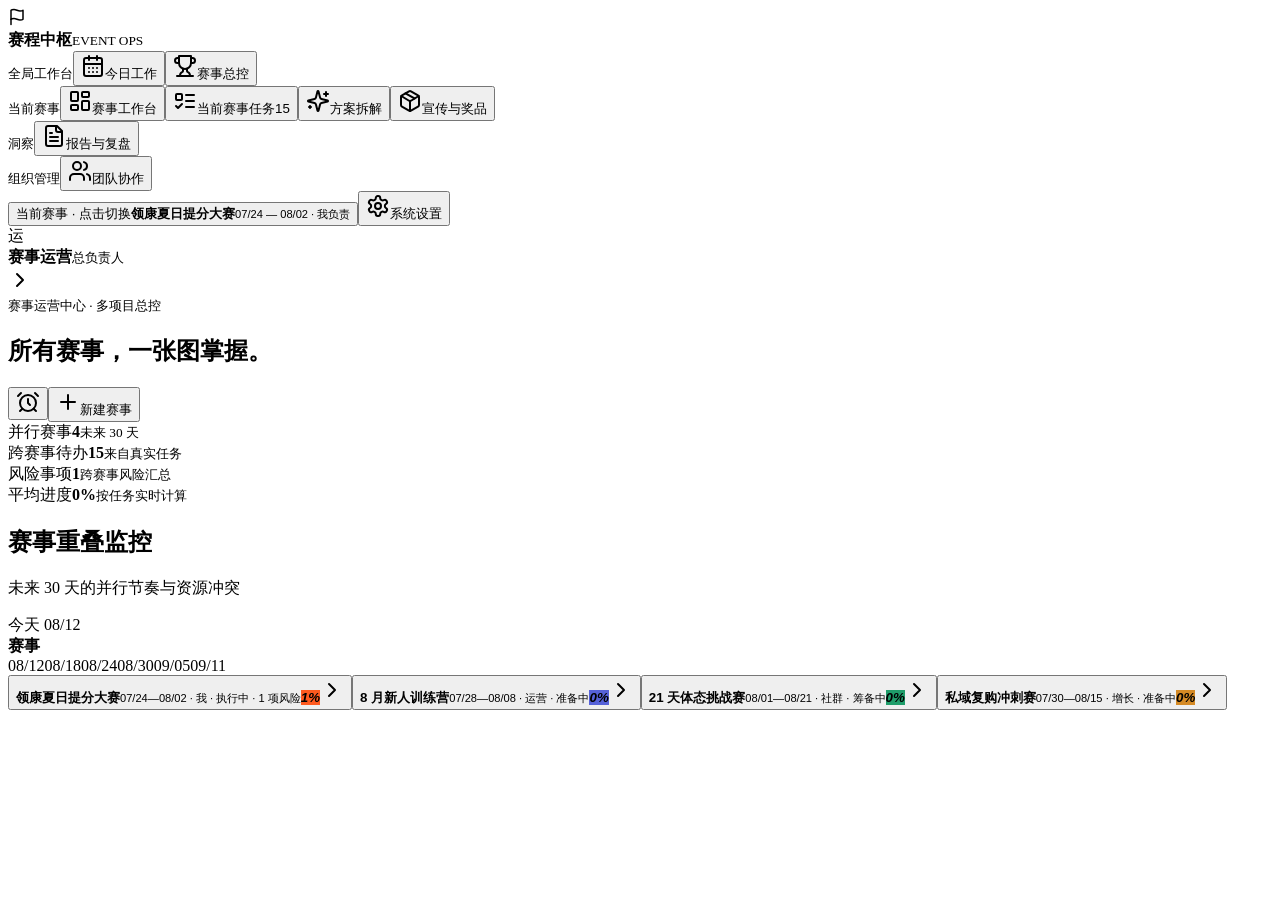
==== commit a2004f61: "Add files via upload Publish latest HR collaboration version" ====
--- a/index.html
+++ b/index.html
@@ -1 +1 @@
-<!DOCTYPE html><!--92Fec3ivtTKA4sXhpwDSN--><html lang="zh-CN"><head><meta charSet="utf-8"/><meta name="viewport" content="width=device-width, initial-scale=1"/><link rel="stylesheet" href="/event-ops-command-center-preview/_next/static/css/948a6999e37f12d1.css" data-precedence="next"/><link rel="preload" as="script" fetchPriority="low" href="/event-ops-command-center-preview/_next/static/chunks/webpack-883384e7daa7d3c6.js"/><script src="/event-ops-command-center-preview/_next/static/chunks/4bd1b696-21f374d1156f834a.js" async=""></script><script src="/event-ops-command-center-preview/_next/static/chunks/255-818df16de3c11e4b.js" async=""></script><script src="/event-ops-command-center-preview/_next/static/chunks/main-app-74586505e537bca7.js" async=""></script><script src="/event-ops-command-center-preview/_next/static/chunks/179-6533535b1a7ee743.js" async=""></script><script src="/event-ops-command-center-preview/_next/static/chunks/app/page-a838f55ad501b32e.js" async=""></script><title>赛程中枢 · 赛事运营任务系统</title><meta name="description" content="赛事运营目标、节点、任务与反馈闭环"/><script src="/event-ops-command-center-preview/_next/static/chunks/polyfills-42372ed130431b0a.js" noModule=""></script></head><body><div hidden=""><!--$--><!--/$--></div><main class="app-shell"><aside class="sidebar"><div class="brand"><span class="brand-mark"><svg xmlns="http://www.w3.org/2000/svg" width="18" height="18" viewBox="0 0 24 24" fill="none" stroke="currentColor" stroke-width="2" stroke-linecap="round" stroke-linejoin="round" class="lucide lucide-flag"><path d="M4 15s1-1 4-1 5 2 8 2 4-1 4-1V3s-1 1-4 1-5-2-8-2-4 1-4 1z"></path><line x1="4" x2="4" y1="22" y2="15"></line></svg></span><div><b>赛程中枢</b><small>EVENT OPS</small></div></div><nav><div class="nav-group"><small>全局工作台</small><button class="nav-item "><svg xmlns="http://www.w3.org/2000/svg" width="24" height="24" viewBox="0 0 24 24" fill="none" stroke="currentColor" stroke-width="2" stroke-linecap="round" stroke-linejoin="round" class="lucide lucide-calendar-days"><path d="M8 2v4"></path><path d="M16 2v4"></path><rect width="18" height="18" x="3" y="4" rx="2"></rect><path d="M3 10h18"></path><path d="M8 14h.01"></path><path d="M12 14h.01"></path><path d="M16 14h.01"></path><path d="M8 18h.01"></path><path d="M12 18h.01"></path><path d="M16 18h.01"></path></svg>今日工作</button><button class="nav-item active"><svg xmlns="http://www.w3.org/2000/svg" width="24" height="24" viewBox="0 0 24 24" fill="none" stroke="currentColor" stroke-width="2" stroke-linecap="round" stroke-linejoin="round" class="lucide lucide-trophy"><path d="M6 9H4.5a2.5 2.5 0 0 1 0-5H6"></path><path d="M18 9h1.5a2.5 2.5 0 0 0 0-5H18"></path><path d="M4 22h16"></path><path d="M10 14.66V17c0 .55-.47.98-.97 1.21C7.85 18.75 7 20.24 7 22"></path><path d="M14 14.66V17c0 .55.47.98.97 1.21C16.15 18.75 17 20.24 17 22"></path><path d="M18 2H6v7a6 6 0 0 0 12 0V2Z"></path></svg>赛事总控</button></div><div class="nav-group"><small>当前赛事</small><button class="nav-item "><svg xmlns="http://www.w3.org/2000/svg" width="24" height="24" viewBox="0 0 24 24" fill="none" stroke="currentColor" stroke-width="2" stroke-linecap="round" stroke-linejoin="round" class="lucide lucide-layout-dashboard"><rect width="7" height="9" x="3" y="3" rx="1"></rect><rect width="7" height="5" x="14" y="3" rx="1"></rect><rect width="7" height="9" x="14" y="12" rx="1"></rect><rect width="7" height="5" x="3" y="16" rx="1"></rect></svg>赛事工作台</button><button class="nav-item "><svg xmlns="http://www.w3.org/2000/svg" width="24" height="24" viewBox="0 0 24 24" fill="none" stroke="currentColor" stroke-width="2" stroke-linecap="round" stroke-linejoin="round" class="lucide lucide-list-todo"><rect x="3" y="5" width="6" height="6" rx="1"></rect><path d="m3 17 2 2 4-4"></path><path d="M13 6h8"></path><path d="M13 12h8"></path><path d="M13 18h8"></path></svg>当前赛事任务<span>15</span></button><button class="nav-item "><svg xmlns="http://www.w3.org/2000/svg" width="24" height="24" viewBox="0 0 24 24" fill="none" stroke="currentColor" stroke-width="2" stroke-linecap="round" stroke-linejoin="round" class="lucide lucide-sparkles"><path d="M9.937 15.5A2 2 0 0 0 8.5 14.063l-6.135-1.582a.5.5 0 0 1 0-.962L8.5 9.936A2 2 0 0 0 9.937 8.5l1.582-6.135a.5.5 0 0 1 .963 0L14.063 8.5A2 2 0 0 0 15.5 9.937l6.135 1.581a.5.5 0 0 1 0 .964L15.5 14.063a2 2 0 0 0-1.437 1.437l-1.582 6.135a.5.5 0 0 1-.963 0z"></path><path d="M20 3v4"></path><path d="M22 5h-4"></path><path d="M4 17v2"></path><path d="M5 18H3"></path></svg>方案拆解</button><button class="nav-item "><svg xmlns="http://www.w3.org/2000/svg" width="24" height="24" viewBox="0 0 24 24" fill="none" stroke="currentColor" stroke-width="2" stroke-linecap="round" stroke-linejoin="round" class="lucide lucide-package"><path d="M11 21.73a2 2 0 0 0 2 0l7-4A2 2 0 0 0 21 16V8a2 2 0 0 0-1-1.73l-7-4a2 2 0 0 0-2 0l-7 4A2 2 0 0 0 3 8v8a2 2 0 0 0 1 1.73z"></path><path d="M12 22V12"></path><path d="m3.3 7 7.703 4.734a2 2 0 0 0 1.994 0L20.7 7"></path><path d="m7.5 4.27 9 5.15"></path></svg>宣传与奖品</button></div><div class="nav-group"><small>洞察</small><button class="nav-item "><svg xmlns="http://www.w3.org/2000/svg" width="24" height="24" viewBox="0 0 24 24" fill="none" stroke="currentColor" stroke-width="2" stroke-linecap="round" stroke-linejoin="round" class="lucide lucide-file-text"><path d="M15 2H6a2 2 0 0 0-2 2v16a2 2 0 0 0 2 2h12a2 2 0 0 0 2-2V7Z"></path><path d="M14 2v4a2 2 0 0 0 2 2h4"></path><path d="M10 9H8"></path><path d="M16 13H8"></path><path d="M16 17H8"></path></svg>报告与复盘</button></div><div class="nav-group"><small>组织管理</small><button class="nav-item "><svg xmlns="http://www.w3.org/2000/svg" width="24" height="24" viewBox="0 0 24 24" fill="none" stroke="currentColor" stroke-width="2" stroke-linecap="round" stroke-linejoin="round" class="lucide lucide-users"><path d="M16 21v-2a4 4 0 0 0-4-4H6a4 4 0 0 0-4 4v2"></path><circle cx="9" cy="7" r="4"></circle><path d="M22 21v-2a4 4 0 0 0-3-3.87"></path><path d="M16 3.13a4 4 0 0 1 0 7.75"></path></svg>团队协作</button></div></nav><div class="sidebar-bottom"><button class="event-mini"><span>当前赛事 · 点击切换</span><b>领康夏日提分大赛</b><small>07/24<!-- --> — <!-- -->08/02<!-- --> · <!-- -->我<!-- -->负责</small><div><i style="width:1%"></i></div></button><button class="nav-item "><svg xmlns="http://www.w3.org/2000/svg" width="24" height="24" viewBox="0 0 24 24" fill="none" stroke="currentColor" stroke-width="2" stroke-linecap="round" stroke-linejoin="round" class="lucide lucide-settings"><path d="M12.22 2h-.44a2 2 0 0 0-2 2v.18a2 2 0 0 1-1 1.73l-.43.25a2 2 0 0 1-2 0l-.15-.08a2 2 0 0 0-2.73.73l-.22.38a2 2 0 0 0 .73 2.73l.15.1a2 2 0 0 1 1 1.72v.51a2 2 0 0 1-1 1.74l-.15.09a2 2 0 0 0-.73 2.73l.22.38a2 2 0 0 0 2.73.73l.15-.08a2 2 0 0 1 2 0l.43.25a2 2 0 0 1 1 1.73V20a2 2 0 0 0 2 2h.44a2 2 0 0 0 2-2v-.18a2 2 0 0 1 1-1.73l.43-.25a2 2 0 0 1 2 0l.15.08a2 2 0 0 0 2.73-.73l.22-.39a2 2 0 0 0-.73-2.73l-.15-.08a2 2 0 0 1-1-1.74v-.5a2 2 0 0 1 1-1.74l.15-.09a2 2 0 0 0 .73-2.73l-.22-.38a2 2 0 0 0-2.73-.73l-.15.08a2 2 0 0 1-2 0l-.43-.25a2 2 0 0 1-1-1.73V4a2 2 0 0 0-2-2z"></path><circle cx="12" cy="12" r="3"></circle></svg>系统设置</button><div class="user"><span>运</span><div><b>赛事运营</b><small>总负责人</small></div><svg xmlns="http://www.w3.org/2000/svg" width="24" height="24" viewBox="0 0 24 24" fill="none" stroke="currentColor" stroke-width="2" stroke-linecap="round" stroke-linejoin="round" class="lucide lucide-chevron-right"><path d="m9 18 6-6-6-6"></path></svg></div></div></aside><section class="workspace"><header><div><small class="eyebrow">赛事运营中心 · 多项目总控</small><h1>所有赛事，一张图掌握。</h1></div><div class="header-actions"><button class="icon-btn" aria-label="提醒中心"><svg xmlns="http://www.w3.org/2000/svg" width="24" height="24" viewBox="0 0 24 24" fill="none" stroke="currentColor" stroke-width="2" stroke-linecap="round" stroke-linejoin="round" class="lucide lucide-alarm-clock"><circle cx="12" cy="13" r="8"></circle><path d="M12 9v4l2 2"></path><path d="M5 3 2 6"></path><path d="m22 6-3-3"></path><path d="M6.38 18.7 4 21"></path><path d="M17.64 18.67 20 21"></path></svg><i></i></button><button class="primary"><svg xmlns="http://www.w3.org/2000/svg" width="24" height="24" viewBox="0 0 24 24" fill="none" stroke="currentColor" stroke-width="2" stroke-linecap="round" stroke-linejoin="round" class="lucide lucide-plus"><path d="M5 12h14"></path><path d="M12 5v14"></path></svg>新建赛事</button></div></header><section class="portfolio-page"><div class="portfolio-kpis"><article><span>并行赛事</span><strong>4</strong><small>未来 30 天</small></article><article><span>跨赛事待办</span><strong>15</strong><small>来自真实任务</small></article><article><span>风险事项</span><strong class="risk-number">1</strong><small>跨赛事风险汇总</small></article><article><span>平均进度</span><strong>0<!-- -->%</strong><small>按任务实时计算</small></article></div><section class="panel portfolio-timeline"><div class="panel-head"><div><h2>赛事重叠监控</h2><p>未来 30 天的并行节奏与资源冲突</p></div><span class="portfolio-now">今天 <!-- -->08/11</span></div><div class="portfolio-scale"><b>赛事</b><div><span>08/11</span><span>08/17</span><span>08/23</span><span>08/29</span><span>09/04</span><span>09/10</span></div></div><button class="portfolio-line" aria-label="进入赛事：领康夏日提分大赛"><span><b>领康夏日提分大赛</b><small>07/24<!-- -->—<!-- -->08/02<!-- --> · <!-- -->我<!-- --> · <!-- -->执行中<!-- --> · 1 项风险</small></span><span class="portfolio-track"><i class="today-line"></i><em style="left:0%;width:0%;background:#ff5a1f"><strong>1<!-- -->%</strong></em></span><svg xmlns="http://www.w3.org/2000/svg" width="24" height="24" viewBox="0 0 24 24" fill="none" stroke="currentColor" stroke-width="2" stroke-linecap="round" stroke-linejoin="round" class="lucide lucide-chevron-right"><path d="m9 18 6-6-6-6"></path></svg></button><button class="portfolio-line" aria-label="进入赛事：8 月新人训练营"><span><b>8 月新人训练营</b><small>07/28<!-- -->—<!-- -->08/08<!-- --> · <!-- -->运营<!-- --> · <!-- -->准备中</small></span><span class="portfolio-track"><i class="today-line"></i><em style="left:0%;width:0%;background:#5662d9"><strong>0<!-- -->%</strong></em></span><svg xmlns="http://www.w3.org/2000/svg" width="24" height="24" viewBox="0 0 24 24" fill="none" stroke="currentColor" stroke-width="2" stroke-linecap="round" stroke-linejoin="round" class="lucide lucide-chevron-right"><path d="m9 18 6-6-6-6"></path></svg></button><button class="portfolio-line" aria-label="进入赛事：21 天体态挑战赛"><span><b>21 天体态挑战赛</b><small>08/01<!-- -->—<!-- -->08/21<!-- --> · <!-- -->社群<!-- --> · <!-- -->筹备中</small></span><span class="portfolio-track"><i class="today-line"></i><em style="left:0%;width:36.666666666666664%;background:#1f9d6a"><strong>0<!-- -->%</strong></em></span><svg xmlns="http://www.w3.org/2000/svg" width="24" height="24" viewBox="0 0 24 24" fill="none" stroke="currentColor" stroke-width="2" stroke-linecap="round" stroke-linejoin="round" class="lucide lucide-chevron-right"><path d="m9 18 6-6-6-6"></path></svg></button><button class="portfolio-line" aria-label="进入赛事：私域复购冲刺赛"><span><b>私域复购冲刺赛</b><small>07/30<!-- -->—<!-- -->08/15<!-- --> · <!-- -->增长<!-- --> · <!-- -->准备中</small></span><span class="portfolio-track"><i class="today-line"></i><em style="left:0%;width:16.666666666666664%;background:#d58a25"><strong>0<!-- -->%</strong></em></span><svg xmlns="http://www.w3.org/2000/svg" width="24" height="24" viewBox="0 0 24 24" fill="none" stroke="currentColor" stroke-width="2" stroke-linecap="round" stroke-linejoin="round" class="lucide lucide-chevron-right"><path d="m9 18 6-6-6-6"></path></svg></button></section></section></section></main><!--$--><!--/$--><script src="/event-ops-command-center-preview/_next/static/chunks/webpack-883384e7daa7d3c6.js" id="_R_" async=""></script><script>(self.__next_f=self.__next_f||[]).push([0])</script><script>self.__next_f.push([1,"1:\"$Sreact.fragment\"\n2:I[9766,[],\"\"]\n3:I[8924,[],\"\"]\n4:I[1959,[],\"ClientPageRoot\"]\n5:I[3264,[\"179\",\"static/chunks/179-6533535b1a7ee743.js\",\"974\",\"static/chunks/app/page-a838f55ad501b32e.js\"],\"default\"]\n8:I[4431,[],\"OutletBoundary\"]\na:I[5278,[],\"AsyncMetadataOutlet\"]\nc:I[4431,[],\"ViewportBoundary\"]\ne:I[4431,[],\"MetadataBoundary\"]\nf:\"$Sreact.suspense\"\n11:I[7150,[],\"\"]\n:HL[\"/event-ops-command-center-preview/_next/static/css/948a6999e37f12d1.css\",\"style\"]\n"])</script><script>self.__next_f.push([1,"0:{\"P\":null,\"b\":\"92Fec3ivtTKA4sXhpwDSN\",\"p\":\"/event-ops-command-center-preview\",\"c\":[\"\",\"\"],\"i\":false,\"f\":[[[\"\",{\"children\":[\"__PAGE__\",{}]},\"$undefined\",\"$undefined\",true],[\"\",[\"$\",\"$1\",\"c\",{\"children\":[[[\"$\",\"link\",\"0\",{\"rel\":\"stylesheet\",\"href\":\"/event-ops-command-center-preview/_next/static/css/948a6999e37f12d1.css\",\"precedence\":\"next\",\"crossOrigin\":\"$undefined\",\"nonce\":\"$undefined\"}]],[\"$\",\"html\",null,{\"lang\":\"zh-CN\",\"children\":[\"$\",\"body\",null,{\"children\":[\"$\",\"$L2\",null,{\"parallelRouterKey\":\"children\",\"error\":\"$undefined\",\"errorStyles\":\"$undefined\",\"errorScripts\":\"$undefined\",\"template\":[\"$\",\"$L3\",null,{}],\"templateStyles\":\"$undefined\",\"templateScripts\":\"$undefined\",\"notFound\":[[[\"$\",\"title\",null,{\"children\":\"404: This page could not be found.\"}],[\"$\",\"div\",null,{\"style\":{\"fontFamily\":\"system-ui,\\\"Segoe UI\\\",Roboto,Helvetica,Arial,sans-serif,\\\"Apple Color Emoji\\\",\\\"Segoe UI Emoji\\\"\",\"height\":\"100vh\",\"textAlign\":\"center\",\"display\":\"flex\",\"flexDirection\":\"column\",\"alignItems\":\"center\",\"justifyContent\":\"center\"},\"children\":[\"$\",\"div\",null,{\"children\":[[\"$\",\"style\",null,{\"dangerouslySetInnerHTML\":{\"__html\":\"body{color:#000;background:#fff;margin:0}.next-error-h1{border-right:1px solid rgba(0,0,0,.3)}@media (prefers-color-scheme:dark){body{color:#fff;background:#000}.next-error-h1{border-right:1px solid rgba(255,255,255,.3)}}\"}}],[\"$\",\"h1\",null,{\"className\":\"next-error-h1\",\"style\":{\"display\":\"inline-block\",\"margin\":\"0 20px 0 0\",\"padding\":\"0 23px 0 0\",\"fontSize\":24,\"fontWeight\":500,\"verticalAlign\":\"top\",\"lineHeight\":\"49px\"},\"children\":404}],[\"$\",\"div\",null,{\"style\":{\"display\":\"inline-block\"},\"children\":[\"$\",\"h2\",null,{\"style\":{\"fontSize\":14,\"fontWeight\":400,\"lineHeight\":\"49px\",\"margin\":0},\"children\":\"This page could not be found.\"}]}]]}]}]],[]],\"forbidden\":\"$undefined\",\"unauthorized\":\"$undefined\"}]}]}]]}],{\"children\":[\"__PAGE__\",[\"$\",\"$1\",\"c\",{\"children\":[[\"$\",\"$L4\",null,{\"Component\":\"$5\",\"searchParams\":{},\"params\":{},\"promises\":[\"$@6\",\"$@7\"]}],null,[\"$\",\"$L8\",null,{\"children\":[\"$L9\",[\"$\",\"$La\",null,{\"promise\":\"$@b\"}]]}]]}],{},null,false]},null,false],[\"$\",\"$1\",\"h\",{\"children\":[null,[[\"$\",\"$Lc\",null,{\"children\":\"$Ld\"}],null],[\"$\",\"$Le\",null,{\"children\":[\"$\",\"div\",null,{\"hidden\":true,\"children\":[\"$\",\"$f\",null,{\"fallback\":null,\"children\":\"$L10\"}]}]}]]}],false]],\"m\":\"$undefined\",\"G\":[\"$11\",[]],\"s\":false,\"S\":true}\n"])</script><script>self.__next_f.push([1,"6:{}\n7:\"$0:f:0:1:2:children:1:props:children:0:props:params\"\n"])</script><script>self.__next_f.push([1,"d:[[\"$\",\"meta\",\"0\",{\"charSet\":\"utf-8\"}],[\"$\",\"meta\",\"1\",{\"name\":\"viewport\",\"content\":\"width=device-width, initial-scale=1\"}]]\n9:null\n"])</script><script>self.__next_f.push([1,"b:{\"metadata\":[[\"$\",\"title\",\"0\",{\"children\":\"赛程中枢 · 赛事运营任务系统\"}],[\"$\",\"meta\",\"1\",{\"name\":\"description\",\"content\":\"赛事运营目标、节点、任务与反馈闭环\"}]],\"error\":null,\"digest\":\"$undefined\"}\n"])</script><script>self.__next_f.push([1,"10:\"$b:metadata\"\n"])</script></body></html>+<!DOCTYPE html><!--0lrB9c23agVxHCh7IjgHm--><html lang="zh-CN"><head><meta charSet="utf-8"/><meta name="viewport" content="width=device-width, initial-scale=1"/><link rel="stylesheet" href="/event-ops-command-center-preview/_next/static/css/948a6999e37f12d1.css" data-precedence="next"/><link rel="preload" as="script" fetchPriority="low" href="/event-ops-command-center-preview/_next/static/chunks/webpack-883384e7daa7d3c6.js"/><script src="/event-ops-command-center-preview/_next/static/chunks/4bd1b696-21f374d1156f834a.js" async=""></script><script src="/event-ops-command-center-preview/_next/static/chunks/255-35afec89d89a5a17.js" async=""></script><script src="/event-ops-command-center-preview/_next/static/chunks/main-app-74586505e537bca7.js" async=""></script><script src="/event-ops-command-center-preview/_next/static/chunks/179-6533535b1a7ee743.js" async=""></script><script src="/event-ops-command-center-preview/_next/static/chunks/app/page-a838f55ad501b32e.js" async=""></script><title>赛程中枢 · 赛事运营任务系统</title><meta name="description" content="赛事运营目标、节点、任务与反馈闭环"/><script src="/event-ops-command-center-preview/_next/static/chunks/polyfills-42372ed130431b0a.js" noModule=""></script></head><body><div hidden=""><!--$--><!--/$--></div><main class="app-shell"><aside class="sidebar"><div class="brand"><span class="brand-mark"><svg xmlns="http://www.w3.org/2000/svg" width="18" height="18" viewBox="0 0 24 24" fill="none" stroke="currentColor" stroke-width="2" stroke-linecap="round" stroke-linejoin="round" class="lucide lucide-flag"><path d="M4 15s1-1 4-1 5 2 8 2 4-1 4-1V3s-1 1-4 1-5-2-8-2-4 1-4 1z"></path><line x1="4" x2="4" y1="22" y2="15"></line></svg></span><div><b>赛程中枢</b><small>EVENT OPS</small></div></div><nav><div class="nav-group"><small>全局工作台</small><button class="nav-item "><svg xmlns="http://www.w3.org/2000/svg" width="24" height="24" viewBox="0 0 24 24" fill="none" stroke="currentColor" stroke-width="2" stroke-linecap="round" stroke-linejoin="round" class="lucide lucide-calendar-days"><path d="M8 2v4"></path><path d="M16 2v4"></path><rect width="18" height="18" x="3" y="4" rx="2"></rect><path d="M3 10h18"></path><path d="M8 14h.01"></path><path d="M12 14h.01"></path><path d="M16 14h.01"></path><path d="M8 18h.01"></path><path d="M12 18h.01"></path><path d="M16 18h.01"></path></svg>今日工作</button><button class="nav-item active"><svg xmlns="http://www.w3.org/2000/svg" width="24" height="24" viewBox="0 0 24 24" fill="none" stroke="currentColor" stroke-width="2" stroke-linecap="round" stroke-linejoin="round" class="lucide lucide-trophy"><path d="M6 9H4.5a2.5 2.5 0 0 1 0-5H6"></path><path d="M18 9h1.5a2.5 2.5 0 0 0 0-5H18"></path><path d="M4 22h16"></path><path d="M10 14.66V17c0 .55-.47.98-.97 1.21C7.85 18.75 7 20.24 7 22"></path><path d="M14 14.66V17c0 .55.47.98.97 1.21C16.15 18.75 17 20.24 17 22"></path><path d="M18 2H6v7a6 6 0 0 0 12 0V2Z"></path></svg>赛事总控</button></div><div class="nav-group"><small>当前赛事</small><button class="nav-item "><svg xmlns="http://www.w3.org/2000/svg" width="24" height="24" viewBox="0 0 24 24" fill="none" stroke="currentColor" stroke-width="2" stroke-linecap="round" stroke-linejoin="round" class="lucide lucide-layout-dashboard"><rect width="7" height="9" x="3" y="3" rx="1"></rect><rect width="7" height="5" x="14" y="3" rx="1"></rect><rect width="7" height="9" x="14" y="12" rx="1"></rect><rect width="7" height="5" x="3" y="16" rx="1"></rect></svg>赛事工作台</button><button class="nav-item "><svg xmlns="http://www.w3.org/2000/svg" width="24" height="24" viewBox="0 0 24 24" fill="none" stroke="currentColor" stroke-width="2" stroke-linecap="round" stroke-linejoin="round" class="lucide lucide-list-todo"><rect x="3" y="5" width="6" height="6" rx="1"></rect><path d="m3 17 2 2 4-4"></path><path d="M13 6h8"></path><path d="M13 12h8"></path><path d="M13 18h8"></path></svg>当前赛事任务<span>15</span></button><button class="nav-item "><svg xmlns="http://www.w3.org/2000/svg" width="24" height="24" viewBox="0 0 24 24" fill="none" stroke="currentColor" stroke-width="2" stroke-linecap="round" stroke-linejoin="round" class="lucide lucide-sparkles"><path d="M9.937 15.5A2 2 0 0 0 8.5 14.063l-6.135-1.582a.5.5 0 0 1 0-.962L8.5 9.936A2 2 0 0 0 9.937 8.5l1.582-6.135a.5.5 0 0 1 .963 0L14.063 8.5A2 2 0 0 0 15.5 9.937l6.135 1.581a.5.5 0 0 1 0 .964L15.5 14.063a2 2 0 0 0-1.437 1.437l-1.582 6.135a.5.5 0 0 1-.963 0z"></path><path d="M20 3v4"></path><path d="M22 5h-4"></path><path d="M4 17v2"></path><path d="M5 18H3"></path></svg>方案拆解</button><button class="nav-item "><svg xmlns="http://www.w3.org/2000/svg" width="24" height="24" viewBox="0 0 24 24" fill="none" stroke="currentColor" stroke-width="2" stroke-linecap="round" stroke-linejoin="round" class="lucide lucide-package"><path d="M11 21.73a2 2 0 0 0 2 0l7-4A2 2 0 0 0 21 16V8a2 2 0 0 0-1-1.73l-7-4a2 2 0 0 0-2 0l-7 4A2 2 0 0 0 3 8v8a2 2 0 0 0 1 1.73z"></path><path d="M12 22V12"></path><path d="m3.3 7 7.703 4.734a2 2 0 0 0 1.994 0L20.7 7"></path><path d="m7.5 4.27 9 5.15"></path></svg>宣传与奖品</button></div><div class="nav-group"><small>洞察</small><button class="nav-item "><svg xmlns="http://www.w3.org/2000/svg" width="24" height="24" viewBox="0 0 24 24" fill="none" stroke="currentColor" stroke-width="2" stroke-linecap="round" stroke-linejoin="round" class="lucide lucide-file-text"><path d="M15 2H6a2 2 0 0 0-2 2v16a2 2 0 0 0 2 2h12a2 2 0 0 0 2-2V7Z"></path><path d="M14 2v4a2 2 0 0 0 2 2h4"></path><path d="M10 9H8"></path><path d="M16 13H8"></path><path d="M16 17H8"></path></svg>报告与复盘</button></div><div class="nav-group"><small>组织管理</small><button class="nav-item "><svg xmlns="http://www.w3.org/2000/svg" width="24" height="24" viewBox="0 0 24 24" fill="none" stroke="currentColor" stroke-width="2" stroke-linecap="round" stroke-linejoin="round" class="lucide lucide-users"><path d="M16 21v-2a4 4 0 0 0-4-4H6a4 4 0 0 0-4 4v2"></path><circle cx="9" cy="7" r="4"></circle><path d="M22 21v-2a4 4 0 0 0-3-3.87"></path><path d="M16 3.13a4 4 0 0 1 0 7.75"></path></svg>团队协作</button></div></nav><div class="sidebar-bottom"><button class="event-mini"><span>当前赛事 · 点击切换</span><b>领康夏日提分大赛</b><small>07/24<!-- --> — <!-- -->08/02<!-- --> · <!-- -->我<!-- -->负责</small><div><i style="width:1%"></i></div></button><button class="nav-item "><svg xmlns="http://www.w3.org/2000/svg" width="24" height="24" viewBox="0 0 24 24" fill="none" stroke="currentColor" stroke-width="2" stroke-linecap="round" stroke-linejoin="round" class="lucide lucide-settings"><path d="M12.22 2h-.44a2 2 0 0 0-2 2v.18a2 2 0 0 1-1 1.73l-.43.25a2 2 0 0 1-2 0l-.15-.08a2 2 0 0 0-2.73.73l-.22.38a2 2 0 0 0 .73 2.73l.15.1a2 2 0 0 1 1 1.72v.51a2 2 0 0 1-1 1.74l-.15.09a2 2 0 0 0-.73 2.73l.22.38a2 2 0 0 0 2.73.73l.15-.08a2 2 0 0 1 2 0l.43.25a2 2 0 0 1 1 1.73V20a2 2 0 0 0 2 2h.44a2 2 0 0 0 2-2v-.18a2 2 0 0 1 1-1.73l.43-.25a2 2 0 0 1 2 0l.15.08a2 2 0 0 0 2.73-.73l.22-.39a2 2 0 0 0-.73-2.73l-.15-.08a2 2 0 0 1-1-1.74v-.5a2 2 0 0 1 1-1.74l.15-.09a2 2 0 0 0 .73-2.73l-.22-.38a2 2 0 0 0-2.73-.73l-.15.08a2 2 0 0 1-2 0l-.43-.25a2 2 0 0 1-1-1.73V4a2 2 0 0 0-2-2z"></path><circle cx="12" cy="12" r="3"></circle></svg>系统设置</button><div class="user"><span>运</span><div><b>赛事运营</b><small>总负责人</small></div><svg xmlns="http://www.w3.org/2000/svg" width="24" height="24" viewBox="0 0 24 24" fill="none" stroke="currentColor" stroke-width="2" stroke-linecap="round" stroke-linejoin="round" class="lucide lucide-chevron-right"><path d="m9 18 6-6-6-6"></path></svg></div></div></aside><section class="workspace"><header><div><small class="eyebrow">赛事运营中心 · 多项目总控</small><h1>所有赛事，一张图掌握。</h1></div><div class="header-actions"><button class="icon-btn" aria-label="提醒中心"><svg xmlns="http://www.w3.org/2000/svg" width="24" height="24" viewBox="0 0 24 24" fill="none" stroke="currentColor" stroke-width="2" stroke-linecap="round" stroke-linejoin="round" class="lucide lucide-alarm-clock"><circle cx="12" cy="13" r="8"></circle><path d="M12 9v4l2 2"></path><path d="M5 3 2 6"></path><path d="m22 6-3-3"></path><path d="M6.38 18.7 4 21"></path><path d="M17.64 18.67 20 21"></path></svg><i></i></button><button class="primary"><svg xmlns="http://www.w3.org/2000/svg" width="24" height="24" viewBox="0 0 24 24" fill="none" stroke="currentColor" stroke-width="2" stroke-linecap="round" stroke-linejoin="round" class="lucide lucide-plus"><path d="M5 12h14"></path><path d="M12 5v14"></path></svg>新建赛事</button></div></header><section class="portfolio-page"><div class="portfolio-kpis"><article><span>并行赛事</span><strong>4</strong><small>未来 30 天</small></article><article><span>跨赛事待办</span><strong>15</strong><small>来自真实任务</small></article><article><span>风险事项</span><strong class="risk-number">1</strong><small>跨赛事风险汇总</small></article><article><span>平均进度</span><strong>0<!-- -->%</strong><small>按任务实时计算</small></article></div><section class="panel portfolio-timeline"><div class="panel-head"><div><h2>赛事重叠监控</h2><p>未来 30 天的并行节奏与资源冲突</p></div><span class="portfolio-now">今天 <!-- -->08/12</span></div><div class="portfolio-scale"><b>赛事</b><div><span>08/12</span><span>08/18</span><span>08/24</span><span>08/30</span><span>09/05</span><span>09/11</span></div></div><button class="portfolio-line" aria-label="进入赛事：领康夏日提分大赛"><span><b>领康夏日提分大赛</b><small>07/24<!-- -->—<!-- -->08/02<!-- --> · <!-- -->我<!-- --> · <!-- -->执行中<!-- --> · 1 项风险</small></span><span class="portfolio-track"><i class="today-line"></i><em style="left:0%;width:0%;background:#ff5a1f"><strong>1<!-- -->%</strong></em></span><svg xmlns="http://www.w3.org/2000/svg" width="24" height="24" viewBox="0 0 24 24" fill="none" stroke="currentColor" stroke-width="2" stroke-linecap="round" stroke-linejoin="round" class="lucide lucide-chevron-right"><path d="m9 18 6-6-6-6"></path></svg></button><button class="portfolio-line" aria-label="进入赛事：8 月新人训练营"><span><b>8 月新人训练营</b><small>07/28<!-- -->—<!-- -->08/08<!-- --> · <!-- -->运营<!-- --> · <!-- -->准备中</small></span><span class="portfolio-track"><i class="today-line"></i><em style="left:0%;width:0%;background:#5662d9"><strong>0<!-- -->%</strong></em></span><svg xmlns="http://www.w3.org/2000/svg" width="24" height="24" viewBox="0 0 24 24" fill="none" stroke="currentColor" stroke-width="2" stroke-linecap="round" stroke-linejoin="round" class="lucide lucide-chevron-right"><path d="m9 18 6-6-6-6"></path></svg></button><button class="portfolio-line" aria-label="进入赛事：21 天体态挑战赛"><span><b>21 天体态挑战赛</b><small>08/01<!-- -->—<!-- -->08/21<!-- --> · <!-- -->社群<!-- --> · <!-- -->筹备中</small></span><span class="portfolio-track"><i class="today-line"></i><em style="left:0%;width:33.33333333333333%;background:#1f9d6a"><strong>0<!-- -->%</strong></em></span><svg xmlns="http://www.w3.org/2000/svg" width="24" height="24" viewBox="0 0 24 24" fill="none" stroke="currentColor" stroke-width="2" stroke-linecap="round" stroke-linejoin="round" class="lucide lucide-chevron-right"><path d="m9 18 6-6-6-6"></path></svg></button><button class="portfolio-line" aria-label="进入赛事：私域复购冲刺赛"><span><b>私域复购冲刺赛</b><small>07/30<!-- -->—<!-- -->08/15<!-- --> · <!-- -->增长<!-- --> · <!-- -->准备中</small></span><span class="portfolio-track"><i class="today-line"></i><em style="left:0%;width:13.333333333333334%;background:#d58a25"><strong>0<!-- -->%</strong></em></span><svg xmlns="http://www.w3.org/2000/svg" width="24" height="24" viewBox="0 0 24 24" fill="none" stroke="currentColor" stroke-width="2" stroke-linecap="round" stroke-linejoin="round" class="lucide lucide-chevron-right"><path d="m9 18 6-6-6-6"></path></svg></button></section></section></section></main><!--$--><!--/$--><script src="/event-ops-command-center-preview/_next/static/chunks/webpack-883384e7daa7d3c6.js" id="_R_" async=""></script><script>(self.__next_f=self.__next_f||[]).push([0])</script><script>self.__next_f.push([1,"1:\"$Sreact.fragment\"\n2:I[9766,[],\"\"]\n3:I[8924,[],\"\"]\n4:I[1959,[],\"ClientPageRoot\"]\n5:I[3264,[\"179\",\"static/chunks/179-6533535b1a7ee743.js\",\"974\",\"static/chunks/app/page-a838f55ad501b32e.js\"],\"default\"]\n8:I[4431,[],\"OutletBoundary\"]\na:I[5278,[],\"AsyncMetadataOutlet\"]\nc:I[4431,[],\"ViewportBoundary\"]\ne:I[4431,[],\"MetadataBoundary\"]\nf:\"$Sreact.suspense\"\n11:I[7150,[],\"\"]\n:HL[\"/event-ops-command-center-preview/_next/static/css/948a6999e37f12d1.css\",\"style\"]\n"])</script><script>self.__next_f.push([1,"0:{\"P\":null,\"b\":\"0lrB9c23agVxHCh7IjgHm\",\"p\":\"/event-ops-command-center-preview\",\"c\":[\"\",\"\"],\"i\":false,\"f\":[[[\"\",{\"children\":[\"__PAGE__\",{}]},\"$undefined\",\"$undefined\",true],[\"\",[\"$\",\"$1\",\"c\",{\"children\":[[[\"$\",\"link\",\"0\",{\"rel\":\"stylesheet\",\"href\":\"/event-ops-command-center-preview/_next/static/css/948a6999e37f12d1.css\",\"precedence\":\"next\",\"crossOrigin\":\"$undefined\",\"nonce\":\"$undefined\"}]],[\"$\",\"html\",null,{\"lang\":\"zh-CN\",\"children\":[\"$\",\"body\",null,{\"children\":[\"$\",\"$L2\",null,{\"parallelRouterKey\":\"children\",\"error\":\"$undefined\",\"errorStyles\":\"$undefined\",\"errorScripts\":\"$undefined\",\"template\":[\"$\",\"$L3\",null,{}],\"templateStyles\":\"$undefined\",\"templateScripts\":\"$undefined\",\"notFound\":[[[\"$\",\"title\",null,{\"children\":\"404: This page could not be found.\"}],[\"$\",\"div\",null,{\"style\":{\"fontFamily\":\"system-ui,\\\"Segoe UI\\\",Roboto,Helvetica,Arial,sans-serif,\\\"Apple Color Emoji\\\",\\\"Segoe UI Emoji\\\"\",\"height\":\"100vh\",\"textAlign\":\"center\",\"display\":\"flex\",\"flexDirection\":\"column\",\"alignItems\":\"center\",\"justifyContent\":\"center\"},\"children\":[\"$\",\"div\",null,{\"children\":[[\"$\",\"style\",null,{\"dangerouslySetInnerHTML\":{\"__html\":\"body{color:#000;background:#fff;margin:0}.next-error-h1{border-right:1px solid rgba(0,0,0,.3)}@media (prefers-color-scheme:dark){body{color:#fff;background:#000}.next-error-h1{border-right:1px solid rgba(255,255,255,.3)}}\"}}],[\"$\",\"h1\",null,{\"className\":\"next-error-h1\",\"style\":{\"display\":\"inline-block\",\"margin\":\"0 20px 0 0\",\"padding\":\"0 23px 0 0\",\"fontSize\":24,\"fontWeight\":500,\"verticalAlign\":\"top\",\"lineHeight\":\"49px\"},\"children\":404}],[\"$\",\"div\",null,{\"style\":{\"display\":\"inline-block\"},\"children\":[\"$\",\"h2\",null,{\"style\":{\"fontSize\":14,\"fontWeight\":400,\"lineHeight\":\"49px\",\"margin\":0},\"children\":\"This page could not be found.\"}]}]]}]}]],[]],\"forbidden\":\"$undefined\",\"unauthorized\":\"$undefined\"}]}]}]]}],{\"children\":[\"__PAGE__\",[\"$\",\"$1\",\"c\",{\"children\":[[\"$\",\"$L4\",null,{\"Component\":\"$5\",\"searchParams\":{},\"params\":{},\"promises\":[\"$@6\",\"$@7\"]}],null,[\"$\",\"$L8\",null,{\"children\":[\"$L9\",[\"$\",\"$La\",null,{\"promise\":\"$@b\"}]]}]]}],{},null,false]},null,false],[\"$\",\"$1\",\"h\",{\"children\":[null,[[\"$\",\"$Lc\",null,{\"children\":\"$Ld\"}],null],[\"$\",\"$Le\",null,{\"children\":[\"$\",\"div\",null,{\"hidden\":true,\"children\":[\"$\",\"$f\",null,{\"fallback\":null,\"children\":\"$L10\"}]}]}]]}],false]],\"m\":\"$undefined\",\"G\":[\"$11\",[]],\"s\":false,\"S\":true}\n"])</script><script>self.__next_f.push([1,"6:{}\n7:\"$0:f:0:1:2:children:1:props:children:0:props:params\"\n"])</script><script>self.__next_f.push([1,"d:[[\"$\",\"meta\",\"0\",{\"charSet\":\"utf-8\"}],[\"$\",\"meta\",\"1\",{\"name\":\"viewport\",\"content\":\"width=device-width, initial-scale=1\"}]]\n9:null\n"])</script><script>self.__next_f.push([1,"b:{\"metadata\":[[\"$\",\"title\",\"0\",{\"children\":\"赛程中枢 · 赛事运营任务系统\"}],[\"$\",\"meta\",\"1\",{\"name\":\"description\",\"content\":\"赛事运营目标、节点、任务与反馈闭环\"}]],\"error\":null,\"digest\":\"$undefined\"}\n"])</script><script>self.__next_f.push([1,"10:\"$b:metadata\"\n"])</script></body></html>
